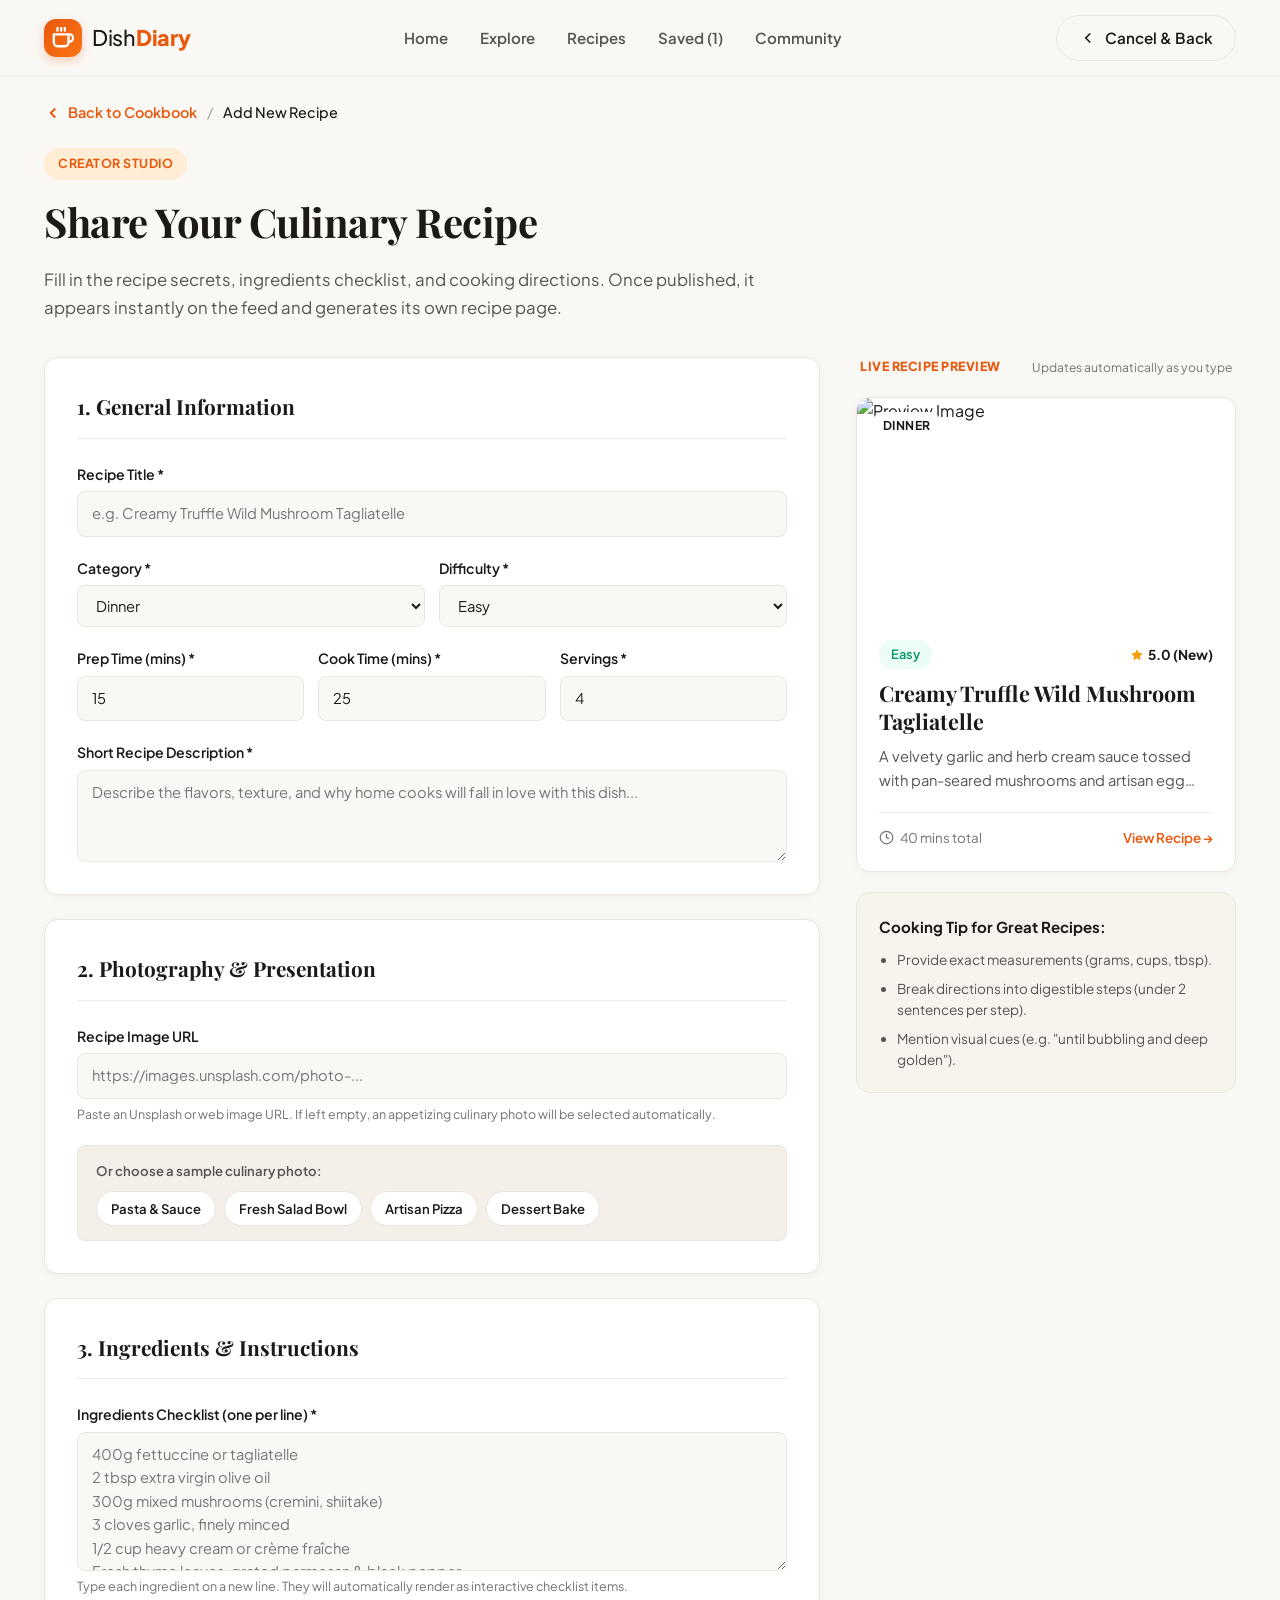
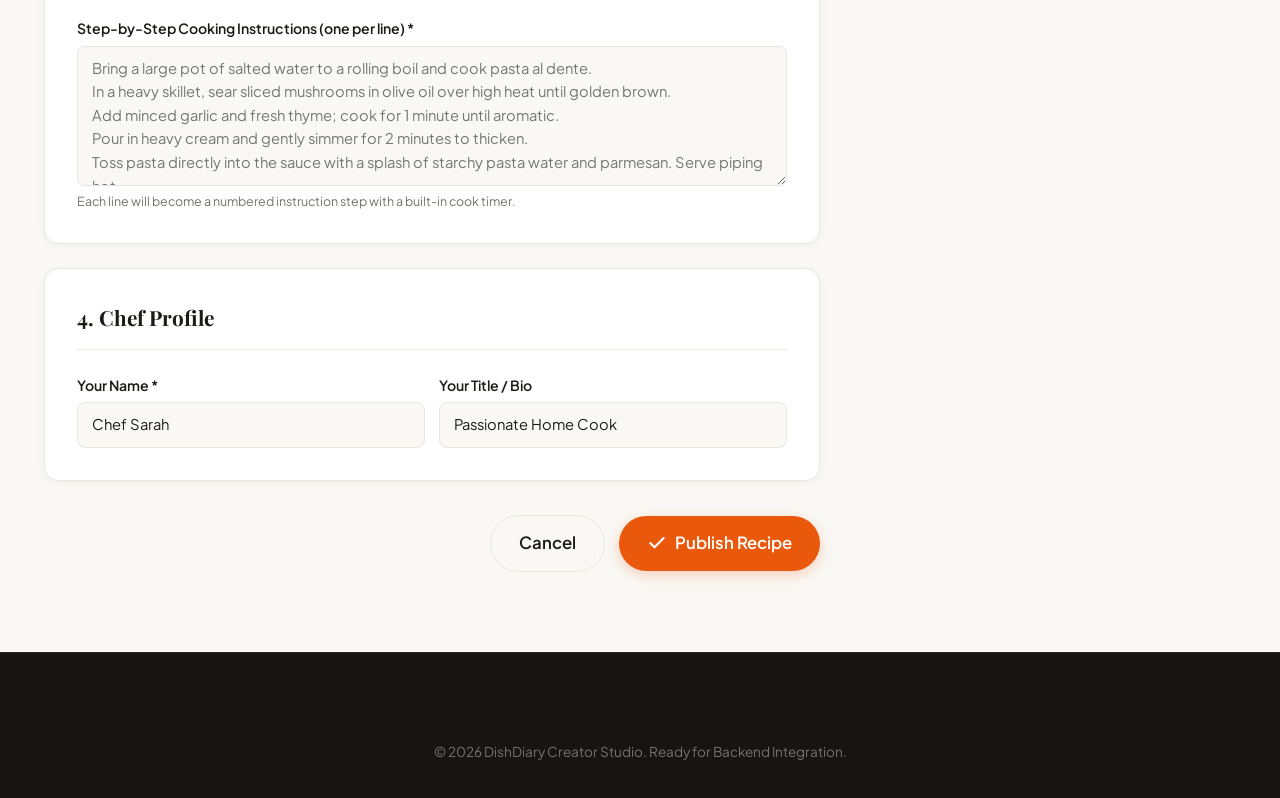
==== frontend/add-recipe.html @ 5a283674 "feat: add dedicated Add Recipe creator page with live card preview and routing" ====
<!DOCTYPE html>
<html lang="en">
<head>
  <meta charset="UTF-8">
  <meta name="viewport" content="width=device-width, initial-scale=1.0">
  <title>Add New Recipe — DishDiary</title>
  <meta name="description" content="Share your secret culinary recipe, ingredients, and directions with food lovers on DishDiary.">
  
  <!-- Favicon -->
  <link rel="icon" href="data:image/svg+xml,<svg xmlns=%22http://www.w3.org/2000/svg%22 viewBox=%220 0 100 100%22><text y=%22.9em%22 font-size=%2290%22>🍳</text></svg>">

  <!-- Google Fonts: Editorial Serif + Modern Sans -->
  <link rel="preconnect" href="https://fonts.googleapis.com">
  <link rel="preconnect" href="https://fonts.gstatic.com" crossorigin>
  <link href="https://fonts.googleapis.com/css2?family=Playfair+Display:ital,wght@0,600;0,700;0,800;1,600&family=Plus+Jakarta+Sans:wght@400;500;600;700;800&display=swap" rel="stylesheet">
  
  <!-- Shared Stylesheet -->
  <link rel="stylesheet" href="./style.css">
</head>
<body>

  <!-- Top Sticky Navigation Bar -->
  <header class="navbar-wrapper">
    <div class="navbar container">
      <!-- Logo -->
      <a href="./index.html" class="brand-logo" id="brandLogo">
        <div class="logo-icon">
          <svg width="22" height="22" viewBox="0 0 24 24" fill="none" stroke="currentColor" stroke-width="2.5" stroke-linecap="round" stroke-linejoin="round">
            <path d="M18 8h1a4 4 0 0 1 0 8h-1"></path>
            <path d="M2 8h16v9a4 4 0 0 1-4 4H6a4 4 0 0 1-4-4V8z"></path>
            <line x1="6" y1="1" x2="6" y2="4"></line>
            <line x1="10" y1="1" x2="10" y2="4"></line>
            <line x1="14" y1="1" x2="14" y2="4"></line>
          </svg>
        </div>
        <span class="logo-text">Dish<strong>Diary</strong></span>
      </a>

      <!-- Desktop Links -->
      <nav class="nav-links">
        <a href="./index.html#home" class="nav-link">Home</a>
        <a href="./index.html#explore" class="nav-link">Explore</a>
        <a href="./index.html#recipes" class="nav-link">Recipes</a>
        <a href="./index.html#saved" class="nav-link">Saved (<span id="savedCount">0</span>)</a>
        <a href="./index.html#community" class="nav-link">Community</a>
      </nav>

      <!-- Right Actions -->
      <div class="nav-actions">
        <a href="./index.html" class="btn btn-outline">
          <svg width="18" height="18" viewBox="0 0 24 24" fill="none" stroke="currentColor" stroke-width="2.2">
            <polyline points="15 18 9 12 15 6"></polyline>
          </svg>
          <span>Cancel & Back</span>
        </a>
      </div>
    </div>
  </header>

  <!-- Add Recipe Main Page Content -->
  <main class="container page-add-recipe">
    
    <!-- Breadcrumb -->
    <div class="detail-breadcrumbs">
      <a href="./index.html" class="breadcrumb-back">
        <svg width="18" height="18" viewBox="0 0 24 24" fill="none" stroke="currentColor" stroke-width="2.5">
          <polyline points="15 18 9 12 15 6"></polyline>
        </svg>
        Back to Cookbook
      </a>
      <span class="breadcrumb-separator">/</span>
      <span class="breadcrumb-current">Add New Recipe</span>
    </div>

    <!-- Creator Header Banner -->
    <section class="add-recipe-header">
      <span class="badge badge-featured">Creator Studio</span>
      <h1 class="add-recipe-main-title">Share Your Culinary Recipe</h1>
      <p class="add-recipe-subtitle">Fill in the recipe secrets, ingredients checklist, and cooking directions. Once published, it appears instantly on the feed and generates its own recipe page.</p>
    </section>

    <!-- Two-column Creator Workspace: Form on left, Live Card Preview on right -->
    <div class="add-recipe-grid">
      
      <!-- Left: Full Recipe Creator Form -->
      <div class="creator-form-column">
        <form id="standaloneAddRecipeForm" class="standalone-recipe-form">
          
          <!-- Section 1: Core Details -->
          <div class="form-section-card">
            <h3 class="form-section-heading">1. General Information</h3>
            
            <div class="form-group">
              <label for="recipeTitleInput">Recipe Title *</label>
              <input type="text" id="recipeTitleInput" placeholder="e.g. Creamy Truffle Wild Mushroom Tagliatelle" required>
            </div>

            <div class="form-row">
              <div class="form-group">
                <label for="recipeCategoryInput">Category *</label>
                <select id="recipeCategoryInput" required>
                  <option value="Dinner">Dinner</option>
                  <option value="Lunch">Lunch</option>
                  <option value="Breakfast">Breakfast</option>
                  <option value="Dessert">Dessert</option>
                  <option value="Snack">Snack</option>
                  <option value="Drinks">Drinks</option>
                  <option value="Quick & Easy">Quick & Easy</option>
                  <option value="Vegetarian">Vegetarian</option>
                </select>
              </div>

              <div class="form-group">
                <label for="recipeDifficultyInput">Difficulty *</label>
                <select id="recipeDifficultyInput" required>
                  <option value="Easy">Easy</option>
                  <option value="Intermediate">Intermediate</option>
                  <option value="Chef Level">Chef Level</option>
                </select>
              </div>
            </div>

            <div class="form-row">
              <div class="form-group">
                <label for="recipePrepTimeInput">Prep Time (mins) *</label>
                <input type="number" id="recipePrepTimeInput" placeholder="15" min="1" value="15" required>
              </div>
              <div class="form-group">
                <label for="recipeCookTimeInput">Cook Time (mins) *</label>
                <input type="number" id="recipeCookTimeInput" placeholder="25" min="0" value="25" required>
              </div>
              <div class="form-group">
                <label for="recipeServingsInput">Servings *</label>
                <input type="number" id="recipeServingsInput" placeholder="4" min="1" value="4" required>
              </div>
            </div>

            <div class="form-group">
              <label for="recipeDescriptionInput">Short Recipe Description *</label>
              <textarea id="recipeDescriptionInput" rows="3" placeholder="Describe the flavors, texture, and why home cooks will fall in love with this dish..." required></textarea>
            </div>
          </div>

          <!-- Section 2: Imagery -->
          <div class="form-section-card">
            <h3 class="form-section-heading">2. Photography & Presentation</h3>
            
            <div class="form-group">
              <label for="recipeImageInput">Recipe Image URL</label>
              <input type="url" id="recipeImageInput" placeholder="https://images.unsplash.com/photo-...">
              <small class="hint-text">Paste an Unsplash or web image URL. If left empty, an appetizing culinary photo will be selected automatically.</small>
            </div>

            <div class="quick-sample-images">
              <span class="sample-label">Or choose a sample culinary photo:</span>
              <div class="sample-buttons">
                <button type="button" class="sample-img-btn" data-url="https://images.unsplash.com/photo-1551183053-bf91a1d81141?auto=format&fit=crop&w=1200&q=80">Pasta & Sauce</button>
                <button type="button" class="sample-img-btn" data-url="https://images.unsplash.com/photo-1546069901-ba9599a7e63c?auto=format&fit=crop&w=1200&q=80">Fresh Salad Bowl</button>
                <button type="button" class="sample-img-btn" data-url="https://images.unsplash.com/photo-1565299624946-b28f40a0ae38?auto=format&fit=crop&w=1200&q=80">Artisan Pizza</button>
                <button type="button" class="sample-img-btn" data-url="https://images.unsplash.com/photo-1563729784474-d77dbb933a9e?auto=format&fit=crop&w=1200&q=80">Dessert Bake</button>
              </div>
            </div>
          </div>

          <!-- Section 3: Ingredients & Directions -->
          <div class="form-section-card">
            <h3 class="form-section-heading">3. Ingredients & Instructions</h3>
            
            <div class="form-group">
              <label for="recipeIngredientsInput">Ingredients Checklist (one per line) *</label>
              <textarea id="recipeIngredientsInput" rows="5" placeholder="400g fettuccine or tagliatelle&#10;2 tbsp extra virgin olive oil&#10;300g mixed mushrooms (cremini, shiitake)&#10;3 cloves garlic, finely minced&#10;1/2 cup heavy cream or crème fraîche&#10;Fresh thyme leaves, grated parmesan & black pepper" required></textarea>
              <small class="hint-text">Type each ingredient on a new line. They will automatically render as interactive checklist items.</small>
            </div>

            <div class="form-group">
              <label for="recipeInstructionsInput">Step-by-Step Cooking Instructions (one per line) *</label>
              <textarea id="recipeInstructionsInput" rows="5" placeholder="Bring a large pot of salted water to a rolling boil and cook pasta al dente.&#10;In a heavy skillet, sear sliced mushrooms in olive oil over high heat until golden brown.&#10;Add minced garlic and fresh thyme; cook for 1 minute until aromatic.&#10;Pour in heavy cream and gently simmer for 2 minutes to thicken.&#10;Toss pasta directly into the sauce with a splash of starchy pasta water and parmesan. Serve piping hot." required></textarea>
              <small class="hint-text">Each line will become a numbered instruction step with a built-in cook timer.</small>
            </div>
          </div>

          <!-- Section 4: Author Profile -->
          <div class="form-section-card">
            <h3 class="form-section-heading">4. Chef Profile</h3>
            
            <div class="form-row">
              <div class="form-group">
                <label for="authorNameInput">Your Name *</label>
                <input type="text" id="authorNameInput" value="Chef Sarah" required>
              </div>
              <div class="form-group">
                <label for="authorRoleInput">Your Title / Bio</label>
                <input type="text" id="authorRoleInput" value="Passionate Home Cook" placeholder="e.g. Pastry Enthusiast">
              </div>
            </div>
          </div>

          <!-- Submit Buttons -->
          <div class="creator-actions">
            <a href="./index.html" class="btn btn-outline btn-lg">Cancel</a>
            <button type="submit" class="btn btn-primary btn-lg" id="publishBtn">
              <svg width="20" height="20" viewBox="0 0 24 24" fill="none" stroke="currentColor" stroke-width="2.5" stroke-linecap="round" stroke-linejoin="round">
                <polyline points="20 6 9 17 4 12"></polyline>
              </svg>
              <span>Publish Recipe</span>
            </button>
          </div>

        </form>
      </div>

      <!-- Right: Real-time Live Card Preview -->
      <aside class="creator-preview-column">
        <div class="preview-sticky-wrap">
          <div class="preview-header-label">
            <span>LIVE RECIPE PREVIEW</span>
            <small>Updates automatically as you type</small>
          </div>

          <article class="recipe-card preview-card">
            <div class="card-media">
              <img src="https://images.unsplash.com/photo-1551183053-bf91a1d81141?auto=format&fit=crop&w=800&q=80" alt="Preview Image" class="card-img" id="previewImg">
              <span class="card-category-badge" id="previewCategory">Dinner</span>
            </div>

            <div class="card-body">
              <div class="card-meta-top">
                <span class="badge badge-difficulty" id="previewDifficulty">Easy</span>
                <div class="card-rating">
                  <svg width="14" height="14" viewBox="0 0 24 24"><polygon points="12 2 15.09 8.26 22 9.27 17 14.14 18.18 21.02 12 17.77 5.82 21.02 7 14.14 2 9.27 8.91 8.26 12 2"></polygon></svg>
                  <span>5.0 (New)</span>
                </div>
              </div>

              <h3 class="card-title" id="previewTitle">Creamy Truffle Wild Mushroom Tagliatelle</h3>
              <p class="card-desc" id="previewDescription">A velvety garlic and herb cream sauce tossed with pan-seared mushrooms and artisan egg pasta.</p>

              <div class="card-footer">
                <div class="card-time">
                  <svg width="15" height="15" viewBox="0 0 24 24" fill="none" stroke="currentColor" stroke-width="2">
                    <circle cx="12" cy="12" r="10"></circle>
                    <polyline points="12 6 12 12 16 14"></polyline>
                  </svg>
                  <span id="previewTotalTime">40 mins total</span>
                </div>
                <span style="font-weight:600; color: var(--primary);">View Recipe →</span>
              </div>
            </div>
          </article>

          <!-- Helper Tips Card -->
          <div class="creator-guideline-card">
            <h4>Cooking Tip for Great Recipes:</h4>
            <ul>
              <li>Provide exact measurements (grams, cups, tbsp).</li>
              <li>Break directions into digestible steps (under 2 sentences per step).</li>
              <li>Mention visual cues (e.g. "until bubbling and deep golden").</li>
            </ul>
          </div>
        </div>
      </aside>

    </div>

  </main>

  <!-- Footer -->
  <footer class="footer">
    <div class="container footer-bottom">
      <p>© 2026 DishDiary Creator Studio. Ready for Backend Integration.</p>
    </div>
  </footer>

  <!-- Toast Container -->
  <div class="toast-container" id="toastContainer"></div>

  <!-- Add Recipe Logic -->
  <script src="./add-recipe.js"></script>
</body>
</html>
---- frontend/style.css ----
/* =========================================================
   DishDiary Design System & Stylesheet
   Modern Culinary Aesthetic matching Figma Canvas
   ========================================================= */

:root {
  /* Color Palette */
  --primary: #ea580c;
  --primary-hover: #c2410c;
  --primary-light: #ffedd5;
  --primary-glow: rgba(234, 88, 12, 0.25);

  --bg-main: #faf8f5;
  --bg-card: #ffffff;
  --bg-subtle: #f4efe9;
  --border-color: #ebe5df;
  --border-light: #f0ebe4;

  --text-main: #1c1917;
  --text-muted: #57534e;
  --text-light: #78716c;
  --text-subtle: #a8a29e;

  /* Badges & Accents */
  --badge-easy-bg: #ecfdf5;
  --badge-easy-text: #059669;
  --badge-med-bg: #fef3c7;
  --badge-med-text: #d97706;
  --badge-hard-bg: #fee2e2;
  --badge-hard-text: #dc2626;

  --star-color: #f59e0b;
  --shadow-sm: 0 2px 8px rgba(28, 25, 23, 0.04);
  --shadow-md: 0 8px 24px rgba(28, 25, 23, 0.07);
  --shadow-lg: 0 16px 40px rgba(28, 25, 23, 0.1);
  --shadow-primary: 0 8px 20px rgba(234, 88, 12, 0.3);

  /* Radius */
  --radius-sm: 8px;
  --radius-md: 14px;
  --radius-lg: 22px;
  --radius-full: 9999px;

  /* Typography */
  --font-serif: 'Playfair Display', Georgia, serif;
  --font-sans: 'Plus Jakarta Sans', -apple-system, BlinkMacSystemFont, 'Segoe UI', Roboto, sans-serif;
  
  --transition-fast: 0.2s cubic-bezier(0.16, 1, 0.3, 1);
  --transition-normal: 0.3s cubic-bezier(0.16, 1, 0.3, 1);
}

/* Reset & Base Setup */
*, *::before, *::after {
  box-sizing: border-box;
  margin: 0;
  padding: 0;
}

html {
  scroll-behavior: smooth;
  font-size: 16px;
  -webkit-tap-highlight-color: transparent;
}

body {
  font-family: var(--font-sans);
  background-color: var(--bg-main);
  color: var(--text-main);
  line-height: 1.6;
  min-height: 100vh;
  display: flex;
  flex-direction: column;
  overflow-x: hidden;
}

img {
  max-width: 100%;
  height: auto;
  display: block;
}

a {
  color: inherit;
  text-decoration: none;
  transition: color var(--transition-fast);
}

button, input, select, textarea {
  font: inherit;
  outline: none;
  border: none;
}

.container {
  width: 100%;
  max-width: 1240px;
  margin-left: auto;
  margin-right: auto;
  padding-left: 24px;
  padding-right: 24px;
}

/* =========================================================
   Buttons & UI Elements
   ========================================================= */

.btn {
  display: inline-flex;
  align-items: center;
  justify-content: center;
  gap: 8px;
  font-weight: 600;
  font-size: 0.95rem;
  padding: 10px 22px;
  border-radius: var(--radius-full);
  cursor: pointer;
  transition: all var(--transition-fast);
  white-space: nowrap;
}

.btn-primary {
  background-color: var(--primary);
  color: #ffffff;
  box-shadow: 0 4px 14px var(--primary-glow);
}

.btn-primary:hover {
  background-color: var(--primary-hover);
  box-shadow: var(--shadow-primary);
  transform: translateY(-1px);
}

.btn-primary:active {
  transform: translateY(0);
}

.btn-outline {
  background-color: transparent;
  color: var(--text-main);
  border: 1px solid var(--border-color);
}

.btn-outline:hover {
  background-color: var(--bg-card);
  border-color: var(--text-main);
}

.btn-lg {
  padding: 14px 28px;
  font-size: 1.05rem;
}

.btn-icon-round {
  width: 48px;
  height: 48px;
  border-radius: 50%;
  background-color: var(--bg-card);
  border: 1px solid var(--border-color);
  color: var(--text-muted);
  display: inline-flex;
  align-items: center;
  justify-content: center;
  cursor: pointer;
  transition: all var(--transition-fast);
}

.btn-icon-round:hover {
  background-color: var(--primary-light);
  border-color: var(--primary);
  color: var(--primary);
  transform: translateY(-2px);
}

.btn-icon-round.active {
  background-color: var(--primary-light);
  border-color: var(--primary);
  color: var(--primary);
}

.btn-icon-round.active svg {
  fill: var(--primary);
}

.full-width {
  width: 100%;
}

/* Badges */
.badge {
  display: inline-flex;
  align-items: center;
  gap: 6px;
  font-size: 0.78rem;
  font-weight: 700;
  text-transform: uppercase;
  letter-spacing: 0.5px;
  padding: 6px 14px;
  border-radius: var(--radius-full);
}

.badge-featured {
  background-color: var(--primary-light);
  color: var(--primary);
}

.badge-accent {
  background-color: #fee2e2;
  color: #b91c1c;
}

.badge-difficulty {
  font-size: 0.8rem;
  font-weight: 600;
  text-transform: capitalize;
  letter-spacing: 0;
  padding: 4px 12px;
  background-color: var(--badge-easy-bg);
  color: var(--badge-easy-text);
  border-radius: var(--radius-full);
}

.badge-difficulty.intermediate {
  background-color: var(--badge-med-bg);
  color: var(--badge-med-text);
}

.badge-difficulty.chef {
  background-color: var(--badge-hard-bg);
  color: var(--badge-hard-text);
}

/* =========================================================
   Navigation Bar
   ========================================================= */

.navbar-wrapper {
  position: sticky;
  top: 0;
  z-index: 100;
  background-color: rgba(250, 248, 245, 0.92);
  backdrop-filter: blur(14px);
  -webkit-backdrop-filter: blur(14px);
  border-bottom: 1px solid var(--border-light);
  transition: all var(--transition-fast);
}

.navbar {
  display: flex;
  align-items: center;
  justify-content: space-between;
  gap: 20px;
  height: 76px;
}

/* Brand Logo */
.brand-logo {
  display: flex;
  align-items: center;
  gap: 10px;
  font-size: 1.35rem;
  color: var(--text-main);
  text-decoration: none;
}

.logo-icon {
  width: 38px;
  height: 38px;
  background: linear-gradient(135deg, var(--primary) 0%, #f97316 100%);
  color: #ffffff;
  border-radius: 12px;
  display: flex;
  align-items: center;
  justify-content: center;
  box-shadow: 0 4px 10px var(--primary-glow);
}

.logo-text {
  font-weight: 500;
  letter-spacing: -0.3px;
}

.logo-text strong {
  color: var(--primary);
  font-weight: 800;
}

/* Nav Links */
.nav-links {
  display: flex;
  align-items: center;
  gap: 28px;
}

.nav-link {
  font-size: 0.94rem;
  font-weight: 600;
  color: var(--text-muted);
  position: relative;
  padding: 8px 2px;
  cursor: pointer;
  transition: color var(--transition-fast);
}

.nav-link:hover {
  color: var(--text-main);
}

.nav-link.active {
  color: var(--primary);
  font-weight: 700;
}

.nav-link.active::after {
  content: '';
  position: absolute;
  bottom: 0;
  left: 0;
  right: 0;
  height: 2.5px;
  background-color: var(--primary);
  border-radius: var(--radius-full);
}

/* Search Bar */
.nav-search {
  position: relative;
  flex: 1;
  max-width: 320px;
  display: flex;
  align-items: center;
}

.nav-search input {
  width: 100%;
  height: 42px;
  padding: 8px 36px 8px 38px;
  background-color: var(--bg-card);
  border: 1px solid var(--border-color);
  border-radius: var(--radius-full);
  font-size: 0.88rem;
  color: var(--text-main);
  transition: all var(--transition-fast);
}

.nav-search input:focus {
  border-color: var(--primary);
  box-shadow: 0 0 0 3px var(--primary-glow);
  background-color: #ffffff;
}

.search-icon {
  position: absolute;
  left: 14px;
  color: var(--text-light);
  pointer-events: none;
}

.clear-search-btn {
  position: absolute;
  right: 12px;
  background: none;
  color: var(--text-light);
  cursor: pointer;
  display: none;
  font-size: 0.8rem;
}

.clear-search-btn.show {
  display: block;
}

/* Nav Actions */
.nav-actions {
  display: flex;
  align-items: center;
  gap: 12px;
}

.mobile-toggle-btn {
  display: none;
  flex-direction: column;
  justify-content: space-around;
  width: 36px;
  height: 36px;
  background: transparent;
  padding: 6px;
  cursor: pointer;
}

.mobile-toggle-btn span {
  display: block;
  height: 2px;
  width: 100%;
  background-color: var(--text-main);
  border-radius: 2px;
  transition: all var(--transition-fast);
}

.mobile-menu {
  display: none;
  flex-direction: column;
  background-color: var(--bg-card);
  border-bottom: 1px solid var(--border-color);
  padding: 18px 24px;
  gap: 14px;
}

.mobile-menu.open {
  display: flex;
}

.mobile-nav-link {
  font-weight: 600;
  padding: 10px 4px;
  border-bottom: 1px solid var(--border-light);
  color: var(--text-muted);
  transition: all var(--transition-fast);
}

.mobile-nav-link:hover,
.mobile-nav-link.active {
  color: var(--primary);
  font-weight: 700;
  padding-left: 8px;
}

.mobile-menu-actions {
  display: flex;
  flex-direction: column;
  gap: 10px;
  margin-top: 10px;
}

/* =========================================================
   Featured Recipe Hero Showcase (Figma Canvas Accurate)
   ========================================================= */

.hero-section {
  padding-top: 36px;
  padding-bottom: 40px;
}

.featured-card {
  background-color: #f7f3ec;
  border: 1px solid var(--border-color);
  border-radius: var(--radius-lg);
  display: grid;
  grid-template-columns: 1.15fr 0.85fr;
  overflow: hidden;
  box-shadow: var(--shadow-sm);
  transition: box-shadow var(--transition-normal);
}

.featured-card:hover {
  box-shadow: var(--shadow-md);
}

.featured-info {
  padding: 52px 48px;
  display: flex;
  flex-direction: column;
  justify-content: center;
}

.featured-badge-group {
  display: flex;
  align-items: center;
  gap: 14px;
  margin-bottom: 18px;
}

.recipe-rating {
  display: flex;
  align-items: center;
  gap: 5px;
  font-size: 0.88rem;
  color: var(--text-muted);
}

.recipe-rating strong {
  color: var(--text-main);
}

.featured-title {
  font-family: var(--font-serif);
  font-size: 2.75rem;
  font-weight: 700;
  line-height: 1.2;
  color: var(--text-main);
  margin-bottom: 16px;
  letter-spacing: -0.5px;
}

.featured-description {
  font-size: 1.05rem;
  color: var(--text-muted);
  line-height: 1.7;
  margin-bottom: 24px;
  max-width: 580px;
}

/* Meta Pills */
.featured-meta {
  display: flex;
  align-items: center;
  gap: 12px;
  font-size: 0.9rem;
  color: var(--text-muted);
  margin-bottom: 30px;
  flex-wrap: wrap;
}

.meta-item {
  display: flex;
  align-items: center;
  gap: 6px;
}

.meta-divider {
  color: var(--text-subtle);
}

/* Author Section */
.author-block {
  display: flex;
  align-items: center;
  gap: 14px;
  margin-bottom: 32px;
}

.author-avatar {
  width: 44px;
  height: 44px;
  border-radius: 50%;
  object-fit: cover;
  border: 2px solid #ffffff;
  box-shadow: var(--shadow-sm);
}

.author-text {
  display: flex;
  flex-direction: column;
}

.author-name {
  font-weight: 700;
  font-size: 0.96rem;
  color: var(--text-main);
}

.author-subtitle {
  font-size: 0.82rem;
  color: var(--text-light);
}

.featured-actions {
  display: flex;
  align-items: center;
  gap: 14px;
}

/* Hero Right Media */
.featured-media {
  position: relative;
  min-height: 420px;
  overflow: hidden;
}

.featured-img {
  width: 100%;
  height: 100%;
  object-fit: cover;
  object-position: center;
  transition: transform 0.6s cubic-bezier(0.16, 1, 0.3, 1);
}

.featured-card:hover .featured-img {
  transform: scale(1.03);
}

.featured-img-overlay {
  position: absolute;
  bottom: 20px;
  right: 20px;
  display: flex;
  gap: 10px;
}

.dietary-tag, .servings-tag {
  background-color: rgba(28, 25, 23, 0.75);
  backdrop-filter: blur(8px);
  color: #ffffff;
  padding: 6px 14px;
  border-radius: var(--radius-full);
  font-size: 0.82rem;
  font-weight: 600;
}

/* =========================================================
   Categories Filter Bar (Pills matching Figma)
   ========================================================= */

.categories-section {
  padding-bottom: 36px;
}

.categories-scroll {
  display: flex;
  align-items: center;
  gap: 12px;
  overflow-x: auto;
  padding: 6px 4px 12px 4px;
  scrollbar-width: none; /* Firefox */
}

.categories-scroll::-webkit-scrollbar {
  display: none; /* Chrome/Safari */
}

.category-pill {
  padding: 10px 22px;
  font-weight: 600;
  font-size: 0.94rem;
  border-radius: var(--radius-full);
  background-color: var(--bg-card);
  border: 1px solid var(--border-color);
  color: var(--text-muted);
  cursor: pointer;
  white-space: nowrap;
  transition: all var(--transition-fast);
}

.category-pill:hover {
  background-color: var(--bg-subtle);
  color: var(--text-main);
  border-color: #d8d0c7;
}

.category-pill.active {
  background-color: var(--primary);
  color: #ffffff;
  border-color: var(--primary);
  box-shadow: 0 4px 12px var(--primary-glow);
}

/* =========================================================
   Latest Recipes Section & Card Grid
   ========================================================= */

.recipes-section {
  padding-bottom: 60px;
}

.section-header {
  display: flex;
  align-items: flex-end;
  justify-content: space-between;
  margin-bottom: 28px;
  gap: 20px;
  flex-wrap: wrap;
}

.section-title {
  font-family: var(--font-serif);
  font-size: 2rem;
  font-weight: 700;
  color: var(--text-main);
  letter-spacing: -0.5px;
}

.section-subtitle {
  font-size: 0.96rem;
  color: var(--text-light);
  margin-top: 4px;
}

.section-controls {
  display: flex;
  align-items: center;
  gap: 16px;
}

.recipes-count-text {
  font-size: 0.88rem;
  color: var(--text-light);
}

.filter-sort-dropdown select {
  background-color: var(--bg-card);
  border: 1px solid var(--border-color);
  padding: 8px 16px;
  border-radius: var(--radius-full);
  font-size: 0.88rem;
  color: var(--text-main);
  cursor: pointer;
  font-weight: 600;
}

.filter-sort-dropdown select:focus {
  border-color: var(--primary);
}

/* Recipe Grid */
.recipes-grid {
  display: grid;
  grid-template-columns: repeat(auto-fill, minmax(350px, 1fr));
  gap: 28px;
}

/* Individual Recipe Card */
.recipe-card {
  background-color: var(--bg-card);
  border: 1px solid var(--border-color);
  border-radius: var(--radius-md);
  overflow: hidden;
  display: flex;
  flex-direction: column;
  cursor: pointer;
  box-shadow: var(--shadow-sm);
  transition: all var(--transition-normal);
  position: relative;
}

.recipe-card:hover {
  transform: translateY(-5px);
  box-shadow: var(--shadow-md);
  border-color: #dfd7ce;
}

/* Card Media Header */
.card-media {
  position: relative;
  height: 220px;
  overflow: hidden;
}

.card-img {
  width: 100%;
  height: 100%;
  object-fit: cover;
  transition: transform 0.5s ease;
}

.recipe-card:hover .card-img {
  transform: scale(1.06);
}

.card-category-badge {
  position: absolute;
  top: 14px;
  left: 14px;
  background-color: rgba(255, 255, 255, 0.92);
  backdrop-filter: blur(6px);
  color: var(--text-main);
  font-size: 0.76rem;
  font-weight: 700;
  padding: 4px 12px;
  border-radius: var(--radius-full);
  text-transform: uppercase;
  letter-spacing: 0.4px;
}

.card-bookmark-btn {
  position: absolute;
  top: 14px;
  right: 14px;
  width: 36px;
  height: 36px;
  border-radius: 50%;
  background-color: rgba(255, 255, 255, 0.92);
  backdrop-filter: blur(6px);
  display: flex;
  align-items: center;
  justify-content: center;
  color: var(--text-muted);
  cursor: pointer;
  transition: all var(--transition-fast);
  border: none;
}

.card-bookmark-btn:hover {
  background-color: #ffffff;
  color: var(--primary);
  transform: scale(1.1);
}

.card-bookmark-btn.bookmarked {
  color: var(--primary);
}

.card-bookmark-btn.bookmarked svg {
  fill: var(--primary);
}

/* Card Body */
.card-body {
  padding: 22px;
  display: flex;
  flex-direction: column;
  flex: 1;
}

.card-meta-top {
  display: flex;
  align-items: center;
  justify-content: space-between;
  margin-bottom: 10px;
}

.card-rating {
  display: flex;
  align-items: center;
  gap: 4px;
  font-size: 0.85rem;
  font-weight: 700;
  color: var(--text-main);
}

.card-rating svg {
  color: var(--star-color);
  fill: var(--star-color);
}

.card-title {
  font-family: var(--font-serif);
  font-size: 1.35rem;
  font-weight: 700;
  line-height: 1.3;
  color: var(--text-main);
  margin-bottom: 10px;
  display: -webkit-box;
  -webkit-line-clamp: 2;
  -webkit-box-orient: vertical;
  overflow: hidden;
}

.card-desc {
  font-size: 0.92rem;
  color: var(--text-muted);
  line-height: 1.6;
  margin-bottom: 20px;
  display: -webkit-box;
  -webkit-line-clamp: 2;
  -webkit-box-orient: vertical;
  overflow: hidden;
  flex: 1;
}

.card-footer {
  display: flex;
  align-items: center;
  justify-content: space-between;
  padding-top: 14px;
  border-top: 1px solid var(--border-light);
  font-size: 0.84rem;
  color: var(--text-light);
}

.card-time {
  display: flex;
  align-items: center;
  gap: 6px;
}

/* Empty State */
.empty-state {
  text-align: center;
  padding: 60px 20px;
  background-color: var(--bg-card);
  border: 1px dashed var(--border-color);
  border-radius: var(--radius-md);
  margin: 20px 0;
}

.empty-state.hidden {
  display: none;
}

.empty-state-icon {
  font-size: 3rem;
  margin-bottom: 14px;
}

.empty-state h3 {
  font-family: var(--font-serif);
  font-size: 1.5rem;
  margin-bottom: 8px;
}

.empty-state p {
  color: var(--text-muted);
  margin-bottom: 20px;
}

/* =========================================================
   Newsletter / Community Card
   ========================================================= */

.newsletter-section {
  padding-bottom: 60px;
}

.newsletter-card {
  background: linear-gradient(135deg, #2b2622 0%, #171513 100%);
  border-radius: var(--radius-lg);
  padding: 56px 40px;
  color: #ffffff;
  text-align: center;
  box-shadow: var(--shadow-lg);
}

.newsletter-content {
  max-width: 620px;
  margin: 0 auto;
}

.newsletter-card h2 {
  font-family: var(--font-serif);
  font-size: 2.2rem;
  font-weight: 700;
  margin-top: 14px;
  margin-bottom: 12px;
  line-height: 1.3;
}

.newsletter-card p {
  color: #d6d3d1;
  font-size: 1.05rem;
  margin-bottom: 28px;
}

.newsletter-form {
  display: flex;
  gap: 10px;
  max-width: 480px;
  margin: 0 auto 12px auto;
}

.newsletter-form input {
  flex: 1;
  padding: 14px 20px;
  border-radius: var(--radius-full);
  background-color: rgba(255, 255, 255, 0.12);
  border: 1px solid rgba(255, 255, 255, 0.2);
  color: #ffffff;
  font-size: 0.95rem;
}

.newsletter-form input::placeholder {
  color: #a8a29e;
}

.newsletter-form input:focus {
  background-color: rgba(255, 255, 255, 0.2);
  border-color: var(--primary);
}

.newsletter-hint {
  font-size: 0.8rem;
  color: #a8a29e;
}

/* =========================================================
   Footer
   ========================================================= */

.footer {
  background-color: #171513;
  color: #d6d3d1;
  padding-top: 60px;
  padding-bottom: 36px;
  margin-top: auto;
  border-top: 1px solid #292524;
}

.footer-grid {
  display: grid;
  grid-template-columns: 2fr 1fr 1fr 1fr;
  gap: 48px;
  padding-bottom: 48px;
  border-bottom: 1px solid #292524;
}

.brand-col .brand-logo {
  color: #ffffff;
  margin-bottom: 16px;
}

.footer-desc {
  font-size: 0.9rem;
  line-height: 1.7;
  color: #a8a29e;
  max-width: 340px;
  margin-bottom: 24px;
}

.social-links {
  display: flex;
  align-items: center;
  gap: 14px;
}

.social-links a {
  width: 42px;
  height: 42px;
  border-radius: 50%;
  background-color: #292524;
  color: #ffffff !important;
  display: inline-flex;
  align-items: center;
  justify-content: center;
  transition: all 0.25s cubic-bezier(0.16, 1, 0.3, 1);
  border: 1px solid rgba(255, 255, 255, 0.1);
  text-decoration: none;
}

.social-links a svg {
  width: 20px;
  height: 20px;
  stroke: #ffffff;
  fill: none;
  transition: transform 0.25s ease, stroke 0.2s ease;
}

.social-links a:hover {
  background-color: var(--primary) !important;
  color: #ffffff !important;
  transform: translateY(-3px) scale(1.1);
  box-shadow: 0 6px 16px rgba(234, 88, 12, 0.45);
  border-color: var(--primary);
}

.social-links a:hover svg {
  stroke: #ffffff !important;
  color: #ffffff !important;
}

.footer-col h4 {
  color: #ffffff;
  font-size: 1.05rem;
  font-weight: 700;
  margin-bottom: 18px;
}

.footer-col ul {
  list-style: none;
  display: flex;
  flex-direction: column;
  gap: 10px;
}

.footer-col ul a {
  font-size: 0.9rem;
  color: #a8a29e;
  transition: color var(--transition-fast);
}

.footer-col ul a:hover {
  color: var(--primary);
}

.footer-bottom {
  padding-top: 28px;
  text-align: center;
  font-size: 0.85rem;
  color: #78716c;
}

/* =========================================================
   Modals (Recipe Detail & Add Recipe)
   ========================================================= */

.modal-backdrop {
  position: fixed;
  inset: 0;
  background-color: rgba(28, 25, 23, 0.6);
  backdrop-filter: blur(6px);
  -webkit-backdrop-filter: blur(6px);
  z-index: 200;
  display: flex;
  align-items: center;
  justify-content: center;
  padding: 20px;
  opacity: 0;
  pointer-events: none;
  transition: opacity 0.25s ease;
}

.modal-backdrop.open {
  opacity: 1;
  pointer-events: auto;
}

.modal-card {
  background-color: var(--bg-card);
  border-radius: var(--radius-lg);
  width: 100%;
  max-width: 600px;
  max-height: 90vh;
  overflow-y: auto;
  position: relative;
  padding: 36px;
  box-shadow: var(--shadow-lg);
  transform: translateY(20px) scale(0.98);
  transition: transform 0.25s cubic-bezier(0.16, 1, 0.3, 1);
}

.modal-backdrop.open .modal-card {
  transform: translateY(0) scale(1);
}

.modal-lg {
  max-width: 860px;
  padding: 0;
}

.modal-close-btn {
  position: absolute;
  top: 20px;
  right: 20px;
  width: 38px;
  height: 38px;
  border-radius: 50%;
  background-color: var(--bg-subtle);
  color: var(--text-main);
  font-size: 1.1rem;
  display: flex;
  align-items: center;
  justify-content: center;
  cursor: pointer;
  z-index: 10;
  transition: all var(--transition-fast);
}

.modal-close-btn:hover {
  background-color: #e5ded4;
}

/* Modal Content Details */
.modal-detail-hero {
  position: relative;
  height: 340px;
  overflow: hidden;
}

.modal-detail-img {
  width: 100%;
  height: 100%;
  object-fit: cover;
}

.modal-detail-body {
  padding: 36px 40px;
}

.detail-header {
  margin-bottom: 24px;
}

.detail-badges {
  display: flex;
  align-items: center;
  gap: 12px;
  margin-bottom: 12px;
}

.detail-title {
  font-family: var(--font-serif);
  font-size: 2.2rem;
  font-weight: 700;
  line-height: 1.25;
  color: var(--text-main);
  margin-bottom: 14px;
}

.detail-desc {
  font-size: 1.05rem;
  color: var(--text-muted);
  line-height: 1.7;
}

/* Timer Widget */
.cooking-timer-box {
  background-color: var(--bg-subtle);
  border: 1px solid var(--border-color);
  border-radius: var(--radius-md);
  padding: 16px 20px;
  display: flex;
  align-items: center;
  justify-content: space-between;
  margin-bottom: 28px;
}

.timer-info {
  display: flex;
  align-items: center;
  gap: 12px;
}

.timer-clock {
  font-family: monospace;
  font-size: 1.5rem;
  font-weight: 700;
  color: var(--primary);
}

.timer-actions {
  display: flex;
  gap: 8px;
}

.timer-btn {
  padding: 6px 14px;
  font-size: 0.85rem;
  font-weight: 600;
  border-radius: var(--radius-full);
  cursor: pointer;
}

/* Modal Columns: Ingredients & Steps */
.detail-grid {
  display: grid;
  grid-template-columns: 1fr 1.4fr;
  gap: 36px;
}

.detail-section-title {
  font-family: var(--font-serif);
  font-size: 1.35rem;
  font-weight: 700;
  margin-bottom: 16px;
  display: flex;
  align-items: center;
  gap: 8px;
}

.ingredients-list {
  list-style: none;
  display: flex;
  flex-direction: column;
  gap: 10px;
}

.ingredient-item {
  display: flex;
  align-items: center;
  gap: 12px;
  font-size: 0.95rem;
  cursor: pointer;
  user-select: none;
}

.ingredient-item input[type="checkbox"] {
  accent-color: var(--primary);
  width: 18px;
  height: 18px;
  cursor: pointer;
}

.ingredient-item.checked span {
  text-decoration: line-through;
  color: var(--text-light);
}

.instructions-list {
  list-style: none;
  counter-reset: step-counter;
  display: flex;
  flex-direction: column;
  gap: 16px;
}

.instruction-step {
  counter-increment: step-counter;
  position: relative;
  padding-left: 40px;
  font-size: 0.96rem;
  line-height: 1.6;
}

.instruction-step::before {
  content: counter(step-counter);
  position: absolute;
  left: 0;
  top: 0;
  width: 26px;
  height: 26px;
  background-color: var(--primary-light);
  color: var(--primary);
  border-radius: 50%;
  font-weight: 700;
  font-size: 0.82rem;
  display: flex;
  align-items: center;
  justify-content: center;
}

/* Add Recipe Form Styling */
.modal-header {
  margin-bottom: 24px;
}

.modal-header h2 {
  font-family: var(--font-serif);
  font-size: 1.8rem;
  margin-top: 6px;
  margin-bottom: 6px;
}

.modal-header p {
  color: var(--text-muted);
  font-size: 0.92rem;
}

.add-recipe-form {
  display: flex;
  flex-direction: column;
  gap: 18px;
}

.form-group {
  display: flex;
  flex-direction: column;
  gap: 6px;
}

.form-row {
  display: grid;
  grid-template-columns: repeat(auto-fit, minmax(140px, 1fr));
  gap: 14px;
}

.form-group label {
  font-weight: 600;
  font-size: 0.88rem;
  color: var(--text-main);
}

.form-group input,
.form-group select,
.form-group textarea {
  width: 100%;
  padding: 10px 14px;
  background-color: var(--bg-main);
  border: 1px solid var(--border-color);
  border-radius: var(--radius-sm);
  font-size: 0.92rem;
  color: var(--text-main);
}

.form-group input:focus,
.form-group select:focus,
.form-group textarea:focus {
  border-color: var(--primary);
  background-color: #ffffff;
  box-shadow: 0 0 0 3px var(--primary-glow);
}

.hint-text {
  font-size: 0.78rem;
  color: var(--text-light);
}

.form-actions {
  display: flex;
  justify-content: flex-end;
  gap: 12px;
  margin-top: 12px;
}

/* =========================================================
   Toast Notification
   ========================================================= */

.toast-container {
  position: fixed;
  bottom: 24px;
  right: 24px;
  z-index: 300;
  display: flex;
  flex-direction: column;
  gap: 10px;
  pointer-events: none;
}

.toast {
  background-color: #1c1917;
  color: #ffffff;
  padding: 12px 20px;
  border-radius: var(--radius-full);
  font-size: 0.9rem;
  font-weight: 600;
  display: flex;
  align-items: center;
  gap: 10px;
  box-shadow: var(--shadow-lg);
  pointer-events: auto;
  animation: toastSlideUp 0.3s cubic-bezier(0.16, 1, 0.3, 1) forwards;
}

@keyframes toastSlideUp {
  from {
    transform: translateY(20px);
    opacity: 0;
  }
  to {
    transform: translateY(0);
    opacity: 1;
  }
}

/* =========================================================
   Responsive Design Breakpoints
   ========================================================= */

@media (max-width: 1024px) {
  .featured-card {
    grid-template-columns: 1fr;
  }
  
  .featured-media {
    order: -1;
    min-height: 320px;
  }

  .featured-info {
    padding: 36px 30px;
  }

  .footer-grid {
    grid-template-columns: 1fr 1fr;
    gap: 36px;
  }
}

@media (max-width: 768px) {
  .nav-links, .nav-search, .nav-actions .btn-outline {
    display: none;
  }

  .mobile-toggle-btn {
    display: flex;
  }

  .featured-title {
    font-size: 2rem;
  }

  .recipes-grid {
    grid-template-columns: 1fr;
  }

  .detail-grid {
    grid-template-columns: 1fr;
    gap: 24px;
  }

  .modal-detail-body {
    padding: 24px;
  }

  .footer-grid {
    grid-template-columns: 1fr;
  }
}

/* =========================================================
   Dedicated Recipe Detail Page Styles (recipe-detail.html)
   ========================================================= */

.page-recipe-detail {
  padding-top: 24px;
  padding-bottom: 70px;
}

.detail-breadcrumbs {
  display: flex;
  align-items: center;
  gap: 10px;
  font-size: 0.9rem;
  color: var(--text-light);
  margin-bottom: 24px;
}

.breadcrumb-back {
  display: inline-flex;
  align-items: center;
  gap: 6px;
  font-weight: 600;
  color: var(--primary);
  transition: transform var(--transition-fast);
}

.breadcrumb-back:hover {
  transform: translateX(-3px);
}

.breadcrumb-separator {
  color: var(--text-subtle);
}

.breadcrumb-current {
  color: var(--text-main);
  font-weight: 500;
}

/* Detail Header Hero Card */
.detail-header-card {
  background-color: #ffffff;
  border: 1px solid var(--border-color);
  border-radius: var(--radius-lg);
  display: grid;
  grid-template-columns: 1.15fr 0.85fr;
  overflow: hidden;
  box-shadow: var(--shadow-sm);
  margin-bottom: 40px;
}

.detail-header-content {
  padding: 44px;
  display: flex;
  flex-direction: column;
  justify-content: center;
}

.detail-tag-row {
  display: flex;
  align-items: center;
  gap: 12px;
  margin-bottom: 16px;
  flex-wrap: wrap;
}

.detail-page-title {
  font-family: var(--font-serif);
  font-size: 2.6rem;
  font-weight: 700;
  line-height: 1.22;
  color: var(--text-main);
  margin-bottom: 14px;
  letter-spacing: -0.5px;
}

.detail-page-description {
  font-size: 1.05rem;
  color: var(--text-muted);
  line-height: 1.7;
  margin-bottom: 28px;
}

/* Stats 4-box Grid */
.detail-stats-grid {
  display: grid;
  grid-template-columns: repeat(4, 1fr);
  gap: 14px;
  padding: 16px 20px;
  background-color: var(--bg-subtle);
  border-radius: var(--radius-md);
  margin-bottom: 28px;
  border: 1px solid var(--border-light);
}

.stat-box {
  display: flex;
  flex-direction: column;
}

.stat-label {
  font-size: 0.78rem;
  font-weight: 600;
  text-transform: uppercase;
  letter-spacing: 0.4px;
  color: var(--text-light);
  margin-bottom: 4px;
}

.stat-value {
  font-size: 1.05rem;
  font-weight: 700;
  color: var(--text-main);
}

.detail-author-action-row {
  display: flex;
  align-items: center;
  justify-content: space-between;
  gap: 16px;
  flex-wrap: wrap;
}

.detail-btn-group {
  display: flex;
  align-items: center;
  gap: 10px;
}

.detail-featured-media {
  min-height: 380px;
  overflow: hidden;
}

.detail-hero-img {
  width: 100%;
  height: 100%;
  object-fit: cover;
}

/* Two-column Workspace */
.cooking-workspace-grid {
  display: grid;
  grid-template-columns: 380px 1fr;
  gap: 36px;
}

/* Left Column Cards */
.workspace-sidebar {
  display: flex;
  flex-direction: column;
  gap: 28px;
}

.cooking-timer-card,
.ingredients-card,
.nutrition-card,
.instructions-card {
  background-color: #ffffff;
  border: 1px solid var(--border-color);
  border-radius: var(--radius-md);
  padding: 30px;
  box-shadow: var(--shadow-sm);
}

.timer-header {
  display: flex;
  align-items: center;
  justify-content: space-between;
  margin-bottom: 16px;
}

.timer-title {
  display: flex;
  align-items: center;
  gap: 8px;
  font-weight: 700;
  font-size: 1.05rem;
  color: var(--text-main);
}

.timer-badge {
  background-color: var(--badge-easy-bg);
  color: var(--badge-easy-text);
  font-size: 0.75rem;
  font-weight: 700;
  text-transform: uppercase;
  padding: 3px 10px;
  border-radius: var(--radius-full);
}

.timer-display-box {
  background-color: var(--bg-subtle);
  border: 1px solid var(--border-color);
  border-radius: var(--radius-md);
  padding: 24px;
  text-align: center;
  margin-bottom: 18px;
}

.timer-clock {
  font-family: monospace;
  font-size: 2.8rem;
  font-weight: 800;
  color: var(--primary);
  letter-spacing: 2px;
}

.timer-controls {
  display: flex;
  gap: 10px;
}

.timer-action-btn {
  flex: 1;
}

/* Ingredients Card */
.ingredients-header {
  display: flex;
  align-items: center;
  justify-content: space-between;
  margin-bottom: 10px;
}

.ingredients-title,
.instructions-title {
  font-family: var(--font-serif);
  font-size: 1.45rem;
  font-weight: 700;
  color: var(--text-main);
}

.servings-badge,
.instruction-count {
  font-size: 0.82rem;
  font-weight: 600;
  background-color: var(--bg-subtle);
  padding: 4px 12px;
  border-radius: var(--radius-full);
  color: var(--text-muted);
}

.checklist-hint {
  font-size: 0.86rem;
  color: var(--text-light);
  margin-bottom: 16px;
}

/* Nutrition Card */
.nutrition-title {
  font-family: var(--font-serif);
  font-size: 1.25rem;
  margin-bottom: 16px;
}

.nutrition-grid {
  display: grid;
  grid-template-columns: repeat(4, 1fr);
  gap: 10px;
  text-align: center;
}

.nutrition-item {
  background-color: var(--bg-subtle);
  padding: 12px 6px;
  border-radius: var(--radius-sm);
  display: flex;
  flex-direction: column;
}

.nutri-val {
  font-weight: 700;
  font-size: 1.05rem;
  color: var(--text-main);
}

.nutri-lbl {
  font-size: 0.74rem;
  color: var(--text-light);
  text-transform: uppercase;
}

/* Chef Tip Box */
.chef-tip-box {
  margin-top: 32px;
  background-color: #fffbeb;
  border: 1px solid #fef3c7;
  border-left: 4px solid #f59e0b;
  border-radius: var(--radius-sm);
  padding: 18px 22px;
  display: flex;
  gap: 14px;
}

.tip-icon {
  font-size: 1.4rem;
}

.tip-text strong {
  display: block;
  color: #92400e;
  font-size: 0.94rem;
  margin-bottom: 4px;
}

.tip-text p {
  font-size: 0.9rem;
  color: #78350f;
  line-height: 1.6;
}

/* Related Recipes */
.related-recipes-section {
  margin-top: 40px;
}

.related-title {
  font-family: var(--font-serif);
  font-size: 1.6rem;
  margin-bottom: 20px;
}

.related-grid {
  display: grid;
  grid-template-columns: repeat(3, 1fr);
  gap: 20px;
}

.related-card {
  background-color: #ffffff;
  border: 1px solid var(--border-color);
  border-radius: var(--radius-md);
  overflow: hidden;
  display: flex;
  flex-direction: column;
  box-shadow: var(--shadow-sm);
  transition: all var(--transition-fast);
}

.related-card:hover {
  transform: translateY(-4px);
  box-shadow: var(--shadow-md);
}

.related-img {
  width: 100%;
  height: 140px;
  object-fit: cover;
}

.related-body {
  padding: 16px;
}

.related-title-text {
  font-family: var(--font-serif);
  font-size: 1.05rem;
  margin-top: 8px;
  margin-bottom: 8px;
  color: var(--text-main);
  display: -webkit-box;
  -webkit-line-clamp: 2;
  -webkit-box-orient: vertical;
  overflow: hidden;
}

.related-time {
  font-size: 0.8rem;
  color: var(--text-light);
}

@media (max-width: 1024px) {
  .detail-header-card {
    grid-template-columns: 1fr;
  }
  .detail-featured-media {
    order: -1;
    min-height: 280px;
  }
  .cooking-workspace-grid {
    grid-template-columns: 1fr;
  }
}

@media (max-width: 640px) {
  .detail-header-content {
    padding: 24px;
  }
  .detail-page-title {
    font-size: 1.85rem;
  }
  .detail-stats-grid {
    grid-template-columns: 1fr 1fr;
  }
  .related-grid {
    grid-template-columns: 1fr;
  }
}

/* =========================================================
   NEW SECTIONS STYLING
   ========================================================= */

/* 1. Diet & Cooking Mood Section */
.diet-mood-section {
  padding-bottom: 64px;
}

.mood-cards-grid {
  display: grid;
  grid-template-columns: repeat(auto-fill, minmax(340px, 1fr));
  gap: 22px;
}

.mood-card {
  background-color: #ffffff;
  border: 1px solid var(--border-color);
  border-radius: var(--radius-md);
  padding: 26px;
  display: flex;
  align-items: flex-start;
  gap: 18px;
  cursor: pointer;
  box-shadow: var(--shadow-sm);
  transition: all var(--transition-fast);
}

.mood-card:hover {
  transform: translateY(-4px);
  border-color: var(--primary);
  box-shadow: var(--shadow-md);
}

.mood-icon {
  font-size: 2.2rem;
  width: 54px;
  height: 54px;
  background-color: var(--bg-subtle);
  border-radius: 14px;
  display: flex;
  align-items: center;
  justify-content: center;
  flex-shrink: 0;
  transition: transform var(--transition-fast);
}

.mood-card:hover .mood-icon {
  transform: scale(1.1) rotate(5deg);
  background-color: var(--primary-light);
}

.mood-info h4 {
  font-family: var(--font-serif);
  font-size: 1.25rem;
  font-weight: 700;
  color: var(--text-main);
  margin-bottom: 6px;
}

.mood-info p {
  font-size: 0.9rem;
  color: var(--text-muted);
  line-height: 1.55;
  margin-bottom: 12px;
}

.mood-link {
  font-size: 0.85rem;
  font-weight: 700;
  color: var(--primary);
  display: inline-flex;
  align-items: center;
}

/* 2. Culinary Masterclass Section */
.masterclass-section {
  padding-bottom: 70px;
}

.masterclass-grid {
  display: grid;
  grid-template-columns: repeat(3, 1fr);
  gap: 26px;
}

.masterclass-card {
  background-color: #ffffff;
  border: 1px solid var(--border-color);
  border-radius: var(--radius-md);
  overflow: hidden;
  display: flex;
  flex-direction: column;
  box-shadow: var(--shadow-sm);
  transition: all var(--transition-normal);
}

.masterclass-card:hover {
  transform: translateY(-5px);
  box-shadow: var(--shadow-md);
  border-color: #dfd7ce;
}

.masterclass-media {
  position: relative;
  height: 200px;
  overflow: hidden;
}

.masterclass-img {
  width: 100%;
  height: 100%;
  object-fit: cover;
  transition: transform 0.5s ease;
}

.masterclass-card:hover .masterclass-img {
  transform: scale(1.06);
}

.masterclass-time {
  position: absolute;
  top: 14px;
  right: 14px;
  background-color: rgba(28, 25, 23, 0.8);
  backdrop-filter: blur(6px);
  color: #ffffff;
  font-size: 0.76rem;
  font-weight: 600;
  padding: 4px 10px;
  border-radius: var(--radius-full);
}

.masterclass-content {
  padding: 24px;
  display: flex;
  flex-direction: column;
  flex: 1;
}

.masterclass-tag {
  font-size: 0.75rem;
  font-weight: 700;
  text-transform: uppercase;
  letter-spacing: 0.5px;
  color: var(--primary);
  margin-bottom: 8px;
}

.masterclass-headline {
  font-family: var(--font-serif);
  font-size: 1.3rem;
  font-weight: 700;
  line-height: 1.35;
  color: var(--text-main);
  margin-bottom: 10px;
}

.masterclass-content p {
  font-size: 0.92rem;
  color: var(--text-muted);
  line-height: 1.6;
  margin-bottom: 18px;
  flex: 1;
}

.masterclass-cta {
  font-size: 0.88rem;
  font-weight: 700;
  color: var(--primary);
  display: inline-flex;
  align-items: center;
}

.masterclass-cta:hover {
  text-decoration: underline;
}

/* 3. Bento Box Features Section */
.bento-features-section {
  padding-bottom: 70px;
}

.bento-banner {
  background-color: #f7f3ed;
  border: 1px solid var(--border-color);
  border-radius: var(--radius-lg);
  padding: 60px 48px;
}

.bento-header {
  max-width: 650px;
  margin: 0 auto 44px auto;
  text-align: center;
}

.bento-main-title {
  font-family: var(--font-serif);
  font-size: 2.3rem;
  font-weight: 700;
  color: var(--text-main);
  margin-top: 10px;
  margin-bottom: 10px;
}

.bento-main-desc {
  font-size: 1.05rem;
  color: var(--text-muted);
}

.bento-grid {
  display: grid;
  grid-template-columns: repeat(2, 1fr);
  gap: 24px;
}

.bento-card {
  background-color: #ffffff;
  border: 1px solid var(--border-color);
  border-radius: var(--radius-md);
  padding: 34px;
  display: flex;
  flex-direction: column;
  box-shadow: var(--shadow-sm);
  transition: all var(--transition-fast);
}

.bento-card:hover {
  transform: translateY(-3px);
  box-shadow: var(--shadow-md);
  border-color: #dfd7ce;
}

.bento-icon-bubble {
  width: 48px;
  height: 48px;
  background-color: var(--primary-light);
  border-radius: 12px;
  display: flex;
  align-items: center;
  justify-content: center;
  font-size: 1.4rem;
  margin-bottom: 18px;
}

.bento-card h3 {
  font-family: var(--font-serif);
  font-size: 1.4rem;
  font-weight: 700;
  margin-bottom: 8px;
  color: var(--text-main);
}

.bento-card p {
  font-size: 0.94rem;
  color: var(--text-muted);
  line-height: 1.65;
  margin-bottom: 18px;
}

.bento-timer-demo {
  background-color: var(--bg-subtle);
  border: 1px solid var(--border-color);
  padding: 12px 18px;
  border-radius: var(--radius-sm);
  font-family: monospace;
  font-size: 1.3rem;
  font-weight: 700;
  color: var(--primary);
  display: flex;
  align-items: center;
  justify-content: space-between;
}

.bento-timer-demo span {
  font-family: var(--font-sans);
  font-size: 0.8rem;
  color: var(--text-light);
}

.bento-demo-list {
  list-style: none;
  display: flex;
  flex-direction: column;
  gap: 8px;
  font-size: 0.88rem;
  color: var(--text-muted);
}

.bento-demo-list li.checked {
  color: var(--badge-easy-text);
  font-weight: 600;
}

.bento-metric {
  font-size: 0.84rem;
  font-weight: 700;
  color: var(--primary);
  background-color: var(--primary-light);
  padding: 6px 14px;
  border-radius: var(--radius-full);
  align-self: flex-start;
}

.bento-badge-clean {
  font-size: 0.84rem;
  font-weight: 700;
  color: var(--badge-easy-text);
  background-color: var(--badge-easy-bg);
  padding: 6px 14px;
  border-radius: var(--radius-full);
  align-self: flex-start;
}

/* 4. Community Testimonials Spotlight */
.community-spotlight-section {
  padding-bottom: 70px;
}

.testimonials-grid {
  display: grid;
  grid-template-columns: repeat(3, 1fr);
  gap: 24px;
}

.testimonial-card {
  background-color: #ffffff;
  border: 1px solid var(--border-color);
  border-radius: var(--radius-md);
  padding: 30px;
  display: flex;
  flex-direction: column;
  box-shadow: var(--shadow-sm);
  transition: all var(--transition-fast);
}

.testimonial-card:hover {
  transform: translateY(-4px);
  box-shadow: var(--shadow-md);
}

.testimonial-rating {
  color: #f59e0b;
  font-size: 1.1rem;
  letter-spacing: 2px;
  margin-bottom: 14px;
}

.testimonial-quote {
  font-size: 0.95rem;
  color: var(--text-main);
  line-height: 1.65;
  font-style: italic;
  margin-bottom: 22px;
  flex: 1;
}

.testimonial-author {
  display: flex;
  align-items: center;
  gap: 12px;
}

.testimonial-avatar {
  width: 44px;
  height: 44px;
  border-radius: 50%;
  object-fit: cover;
  border: 2px solid #ffffff;
  box-shadow: var(--shadow-sm);
}

.testimonial-author strong {
  display: block;
  font-size: 0.94rem;
  color: var(--text-main);
}

.testimonial-author span {
  font-size: 0.8rem;
  color: var(--text-light);
}

/* Responsive adjustments */
@media (max-width: 1024px) {
  .masterclass-grid,
  .testimonials-grid {
    grid-template-columns: 1fr 1fr;
  }

  .bento-grid {
    grid-template-columns: 1fr;
  }
}

@media (max-width: 768px) {
  .mood-cards-grid,
  .masterclass-grid,
  .testimonials-grid {
    grid-template-columns: 1fr;
  }

  .bento-banner {
    padding: 36px 20px;
  }

  .bento-main-title {
    font-size: 1.8rem;
  }
}

/* =========================================================
   Dedicated Add Recipe Page Styles (add-recipe.html)
   ========================================================= */

.page-add-recipe {
  padding-top: 24px;
  padding-bottom: 80px;
}

.add-recipe-header {
  margin-bottom: 36px;
  max-width: 780px;
}

.add-recipe-main-title {
  font-family: var(--font-serif);
  font-size: 2.5rem;
  font-weight: 700;
  color: var(--text-main);
  margin-top: 10px;
  margin-bottom: 12px;
  letter-spacing: -0.5px;
}

.add-recipe-subtitle {
  font-size: 1.05rem;
  color: var(--text-muted);
  line-height: 1.65;
}

.add-recipe-grid {
  display: grid;
  grid-template-columns: 1fr 380px;
  gap: 36px;
  align-items: flex-start;
}

.creator-form-column {
  display: flex;
  flex-direction: column;
}

.form-section-card {
  background-color: #ffffff;
  border: 1px solid var(--border-color);
  border-radius: var(--radius-md);
  padding: 32px;
  margin-bottom: 24px;
  box-shadow: var(--shadow-sm);
  display: flex;
  flex-direction: column;
  gap: 20px;
}

.form-section-heading {
  font-family: var(--font-serif);
  font-size: 1.3rem;
  font-weight: 700;
  color: var(--text-main);
  padding-bottom: 14px;
  border-bottom: 1px solid var(--border-light);
  margin-bottom: 4px;
}

.quick-sample-images {
  background-color: var(--bg-subtle);
  border: 1px solid var(--border-color);
  border-radius: var(--radius-sm);
  padding: 14px 18px;
  display: flex;
  flex-direction: column;
  gap: 10px;
}

.sample-label {
  font-size: 0.82rem;
  font-weight: 600;
  color: var(--text-muted);
}

.sample-buttons {
  display: flex;
  gap: 8px;
  flex-wrap: wrap;
}

.sample-img-btn {
  background-color: #ffffff;
  border: 1px solid var(--border-color);
  border-radius: var(--radius-full);
  padding: 6px 14px;
  font-size: 0.82rem;
  font-weight: 600;
  color: var(--text-main);
  cursor: pointer;
  transition: all var(--transition-fast);
}

.sample-img-btn:hover {
  background-color: var(--primary-light);
  border-color: var(--primary);
  color: var(--primary);
}

.creator-actions {
  display: flex;
  align-items: center;
  justify-content: flex-end;
  gap: 14px;
  padding-top: 10px;
}

/* Right Sticky Live Preview */
.preview-sticky-wrap {
  position: sticky;
  top: 96px;
  display: flex;
  flex-direction: column;
  gap: 20px;
}

.preview-header-label {
  display: flex;
  align-items: center;
  justify-content: space-between;
  padding: 0 4px;
}

.preview-header-label span {
  font-size: 0.78rem;
  font-weight: 800;
  letter-spacing: 0.5px;
  color: var(--primary);
}

.preview-header-label small {
  font-size: 0.76rem;
  color: var(--text-light);
}

.preview-card {
  pointer-events: none; /* purely visual mirror */
  background-color: #ffffff;
}

.creator-guideline-card {
  background-color: #f7f4ee;
  border: 1px solid var(--border-color);
  border-radius: var(--radius-md);
  padding: 22px;
}

.creator-guideline-card h4 {
  font-size: 0.94rem;
  font-weight: 700;
  color: var(--text-main);
  margin-bottom: 10px;
}

.creator-guideline-card ul {
  padding-left: 18px;
  display: flex;
  flex-direction: column;
  gap: 8px;
  font-size: 0.85rem;
  color: var(--text-muted);
  line-height: 1.55;
}

@media (max-width: 1024px) {
  .add-recipe-grid {
    grid-template-columns: 1fr;
  }

  .creator-preview-column {
    order: -1;
  }

  .preview-sticky-wrap {
    position: static;
  }
}
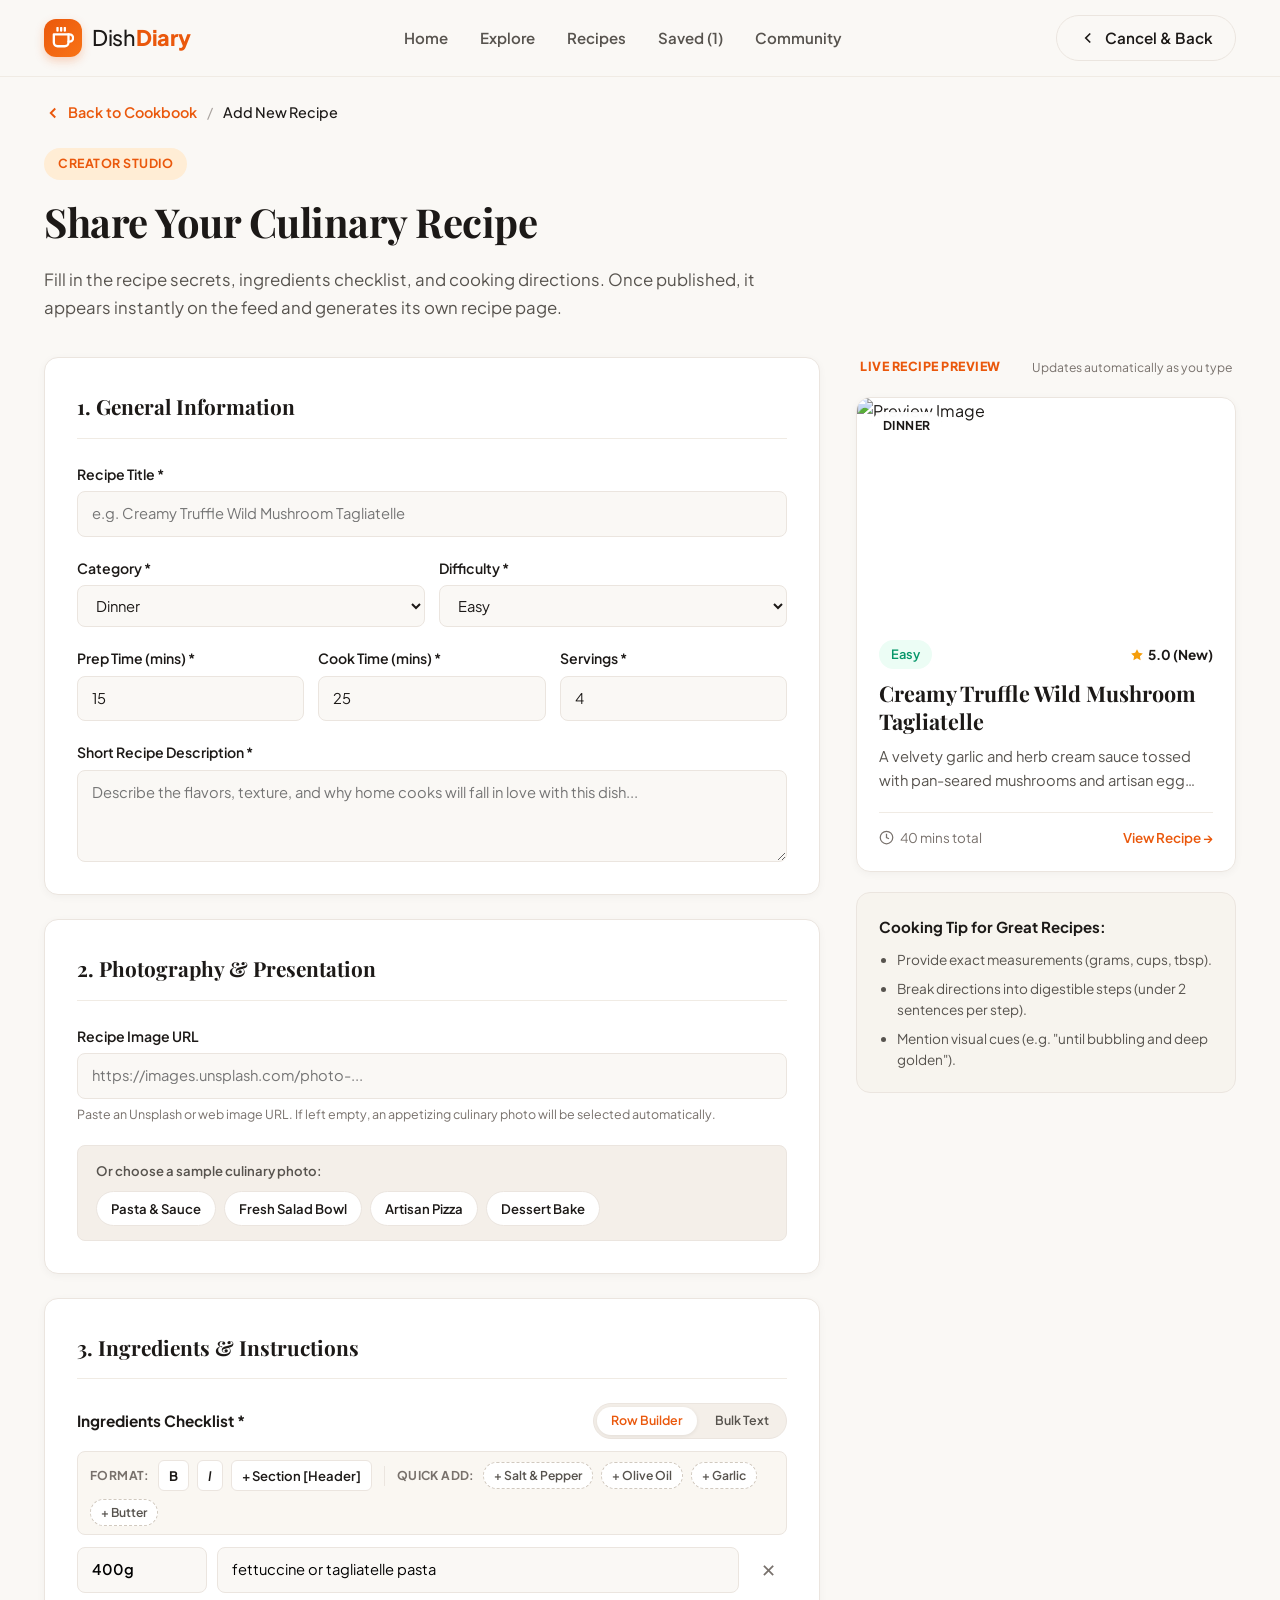
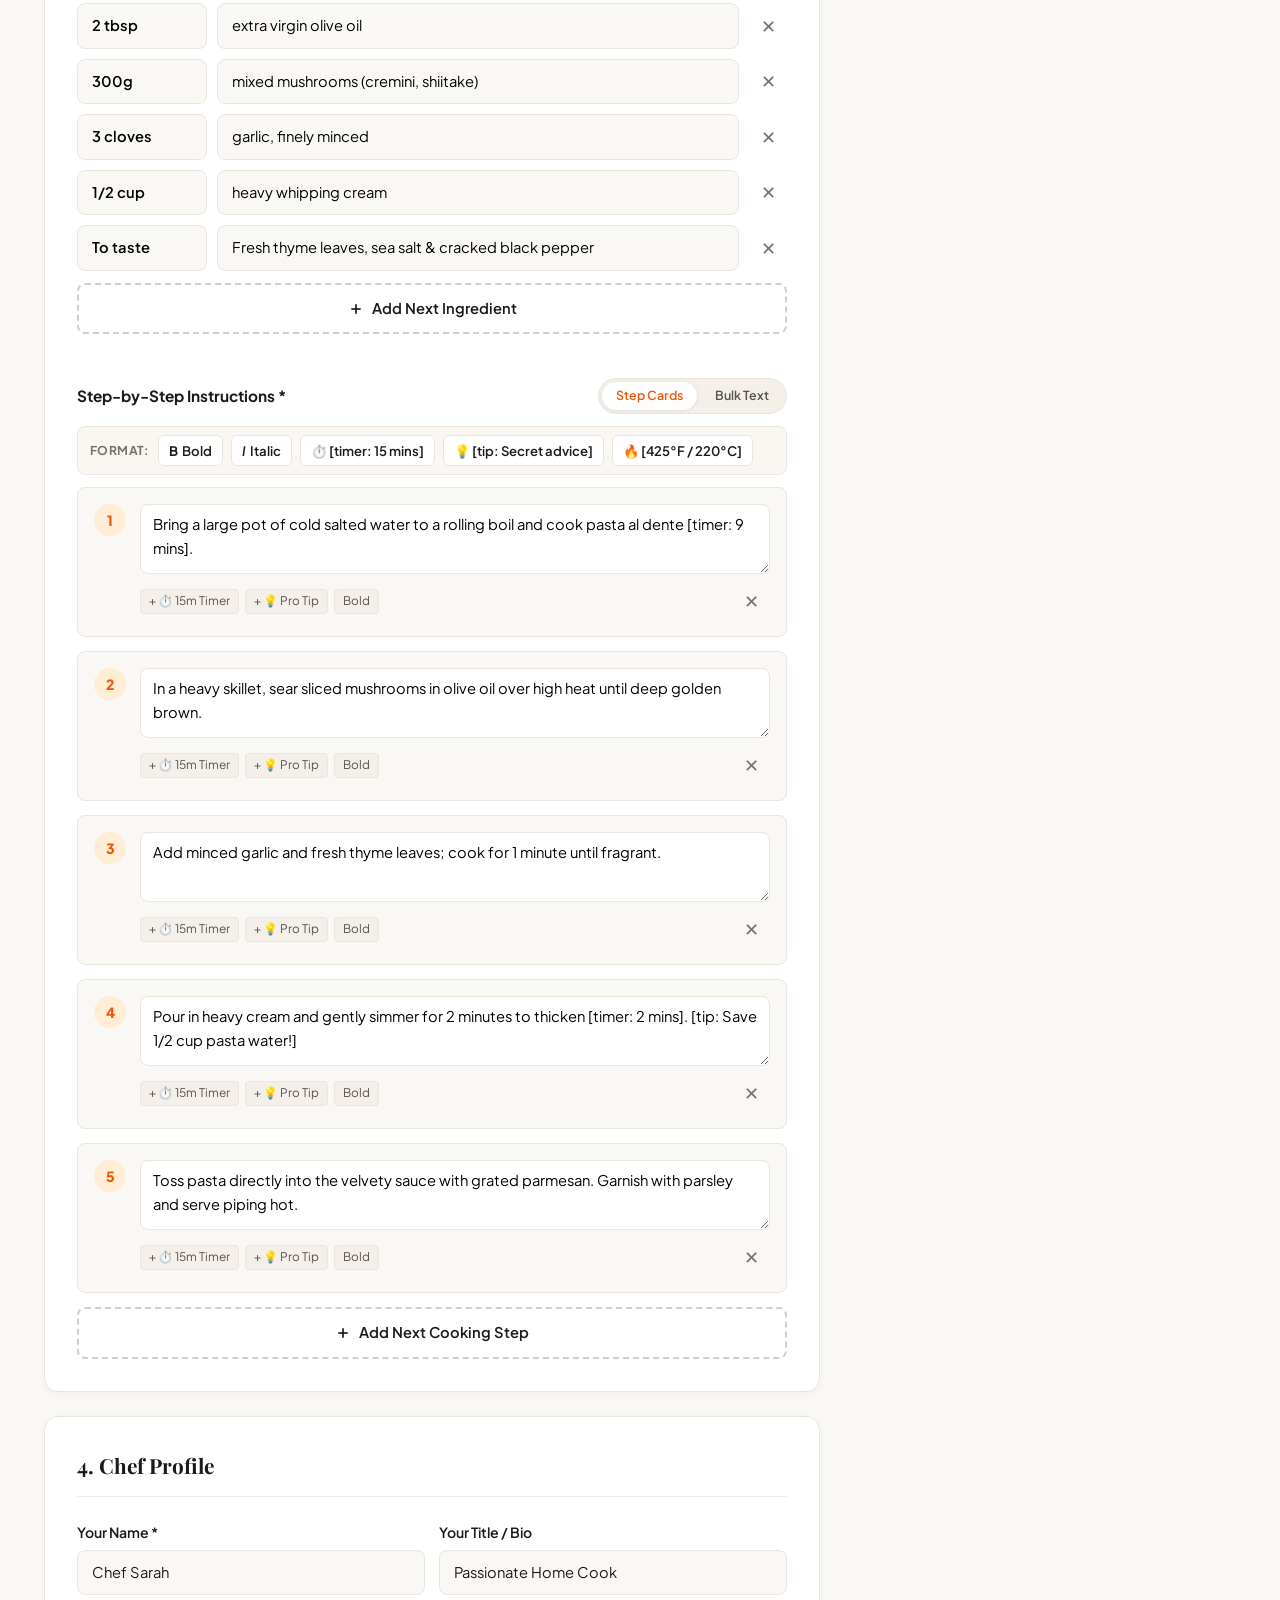
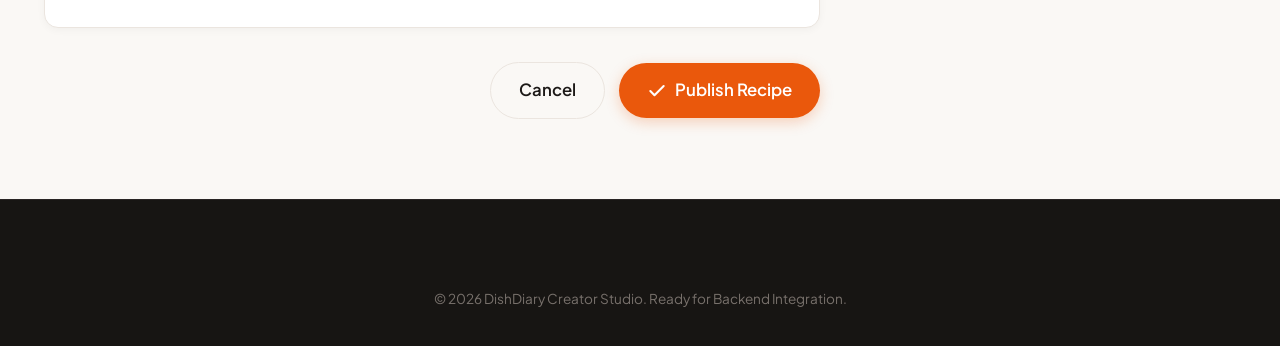
==== commit af772169: "feat: add interactive row builder, step cards, and rich text formatting tools for recipe creator" ====
--- a/frontend/add-recipe.html
+++ b/frontend/add-recipe.html
@@ -162,21 +162,90 @@
             </div>
           </div>
 
-          <!-- Section 3: Ingredients & Directions -->
+          <!-- Section 3: Ingredients & Directions (Upgraded with Rich Formatting & Dynamic Builders) -->
           <div class="form-section-card">
             <h3 class="form-section-heading">3. Ingredients & Instructions</h3>
-            
-            <div class="form-group">
-              <label for="recipeIngredientsInput">Ingredients Checklist (one per line) *</label>
-              <textarea id="recipeIngredientsInput" rows="5" placeholder="400g fettuccine or tagliatelle&#10;2 tbsp extra virgin olive oil&#10;300g mixed mushrooms (cremini, shiitake)&#10;3 cloves garlic, finely minced&#10;1/2 cup heavy cream or crème fraîche&#10;Fresh thyme leaves, grated parmesan & black pepper" required></textarea>
-              <small class="hint-text">Type each ingredient on a new line. They will automatically render as interactive checklist items.</small>
-            </div>
-
-            <div class="form-group">
-              <label for="recipeInstructionsInput">Step-by-Step Cooking Instructions (one per line) *</label>
-              <textarea id="recipeInstructionsInput" rows="5" placeholder="Bring a large pot of salted water to a rolling boil and cook pasta al dente.&#10;In a heavy skillet, sear sliced mushrooms in olive oil over high heat until golden brown.&#10;Add minced garlic and fresh thyme; cook for 1 minute until aromatic.&#10;Pour in heavy cream and gently simmer for 2 minutes to thicken.&#10;Toss pasta directly into the sauce with a splash of starchy pasta water and parmesan. Serve piping hot." required></textarea>
-              <small class="hint-text">Each line will become a numbered instruction step with a built-in cook timer.</small>
-            </div>
+
+            <!-- 3A. INGREDIENTS BUILDER -->
+            <div class="builder-block">
+              <div class="builder-header">
+                <label class="builder-title">Ingredients Checklist *</label>
+                <div class="builder-toggle-group">
+                  <button type="button" class="builder-toggle-btn active" id="ingModeRowsBtn">Row Builder</button>
+                  <button type="button" class="builder-toggle-btn" id="ingModeTextBtn">Bulk Text</button>
+                </div>
+              </div>
+
+              <!-- Ingredients Formatting Toolbar -->
+              <div class="editor-toolbar">
+                <span class="toolbar-label">Format:</span>
+                <button type="button" class="toolbar-btn" data-tag="bold" title="Make text bold"><b>B</b></button>
+                <button type="button" class="toolbar-btn" data-tag="italic" title="Make text italic"><i>I</i></button>
+                <button type="button" class="toolbar-btn" data-tag="header" title="Add Section Header (e.g. [For Sauce])">+ Section [Header]</button>
+                <div class="toolbar-divider"></div>
+                <span class="toolbar-label">Quick Add:</span>
+                <button type="button" class="quick-pantry-chip" data-text="Salt & cracked black pepper to taste">+ Salt & Pepper</button>
+                <button type="button" class="quick-pantry-chip" data-text="2 tbsp extra virgin olive oil">+ Olive Oil</button>
+                <button type="button" class="quick-pantry-chip" data-text="3 cloves garlic, minced">+ Garlic</button>
+                <button type="button" class="quick-pantry-chip" data-text="2 tbsp unsalted butter">+ Butter</button>
+              </div>
+
+              <!-- Interactive Dynamic Rows Container -->
+              <div id="ingredientsRowsWrapper" class="ingredients-rows-container">
+                <div id="ingredientsRowsList" class="rows-list">
+                  <!-- Injected via JavaScript with Amount + Name + Delete -->
+                </div>
+                <button type="button" class="btn btn-outline btn-add-row" id="addIngredientRowBtn">
+                  <svg width="16" height="16" viewBox="0 0 24 24" fill="none" stroke="currentColor" stroke-width="2.5"><line x1="12" y1="5" x2="12" y2="19"></line><line x1="5" y1="12" x2="19" y2="12"></line></svg>
+                  <span>Add Next Ingredient</span>
+                </button>
+              </div>
+
+              <!-- Fallback/Bulk Textarea Mode (Hidden by default, syncs with rows) -->
+              <div id="ingredientsTextareaWrapper" class="textarea-mode-wrapper hidden">
+                <textarea id="recipeIngredientsInput" rows="6" placeholder="400g fettuccine pasta&#10;2 tbsp extra virgin olive oil&#10;300g sliced mushrooms&#10;3 cloves garlic, minced"></textarea>
+                <small class="hint-text">Type or paste ingredients line by line. Supports &lt;b&gt;bold&lt;/b&gt; and [Section Headers].</small>
+              </div>
+            </div>
+
+            <!-- 3B. INSTRUCTIONS BUILDER -->
+            <div class="builder-block" style="margin-top: 24px;">
+              <div class="builder-header">
+                <label class="builder-title">Step-by-Step Instructions *</label>
+                <div class="builder-toggle-group">
+                  <button type="button" class="builder-toggle-btn active" id="stepModeCardsBtn">Step Cards</button>
+                  <button type="button" class="builder-toggle-btn" id="stepModeTextBtn">Bulk Text</button>
+                </div>
+              </div>
+
+              <!-- Instructions Formatting Toolbar -->
+              <div class="editor-toolbar">
+                <span class="toolbar-label">Format:</span>
+                <button type="button" class="toolbar-btn" data-step-format="bold" title="Insert bold text"><b>B</b> Bold</button>
+                <button type="button" class="toolbar-btn" data-step-format="italic" title="Insert italic text"><i>I</i> Italic</button>
+                <button type="button" class="toolbar-btn" data-step-format="timer" title="Add interactive timer tag">⏱️ [timer: 15 mins]</button>
+                <button type="button" class="toolbar-btn" data-step-format="tip" title="Add Chef Pro Tip highlight">💡 [tip: Secret advice]</button>
+                <button type="button" class="toolbar-btn" data-step-format="temp" title="Add cooking temperature">🔥 [425°F / 220°C]</button>
+              </div>
+
+              <!-- Interactive Step Cards Container -->
+              <div id="instructionsCardsWrapper" class="instructions-cards-container">
+                <div id="instructionsCardsList" class="step-cards-list">
+                  <!-- Injected via JavaScript with Step numbers, textareas, and timer buttons -->
+                </div>
+                <button type="button" class="btn btn-outline btn-add-row" id="addInstructionStepBtn">
+                  <svg width="16" height="16" viewBox="0 0 24 24" fill="none" stroke="currentColor" stroke-width="2.5"><line x1="12" y1="5" x2="12" y2="19"></line><line x1="5" y1="12" x2="19" y2="12"></line></svg>
+                  <span>Add Next Cooking Step</span>
+                </button>
+              </div>
+
+              <!-- Fallback/Bulk Textarea Mode (Hidden by default, syncs with cards) -->
+              <div id="instructionsTextareaWrapper" class="textarea-mode-wrapper hidden">
+                <textarea id="recipeInstructionsInput" rows="6" placeholder="Boil potatoes in salted water until fork-tender [timer: 15 mins].&#10;Gently smash each potato flat with the bottom of a glass.&#10;Brush with melted garlic herb butter and roast until crispy [timer: 30 mins]."></textarea>
+                <small class="hint-text">Each line will become a step. Supports [timer: X mins] tags which turn into live countdown buttons!</small>
+              </div>
+            </div>
+
           </div>
 
           <!-- Section 4: Author Profile -->
--- a/frontend/style.css
+++ b/frontend/style.css
@@ -2459,3 +2459,369 @@
   }
 }
 
+/* =========================================================
+   RICH INGREDIENTS & INSTRUCTIONS BUILDER STYLES
+   ========================================================= */
+
+.builder-block {
+  display: flex;
+  flex-direction: column;
+  gap: 12px;
+}
+
+.builder-header {
+  display: flex;
+  align-items: center;
+  justify-content: space-between;
+  flex-wrap: wrap;
+  gap: 10px;
+}
+
+.builder-title {
+  font-weight: 700;
+  font-size: 0.96rem;
+  color: var(--text-main);
+}
+
+.builder-toggle-group {
+  display: flex;
+  background-color: var(--bg-subtle);
+  border: 1px solid var(--border-color);
+  border-radius: var(--radius-full);
+  padding: 3px;
+  gap: 4px;
+}
+
+.builder-toggle-btn {
+  background: transparent;
+  border-radius: var(--radius-full);
+  padding: 4px 14px;
+  font-size: 0.78rem;
+  font-weight: 600;
+  color: var(--text-muted);
+  cursor: pointer;
+  transition: all var(--transition-fast);
+}
+
+.builder-toggle-btn.active {
+  background-color: #ffffff;
+  color: var(--primary);
+  box-shadow: 0 1px 4px rgba(0, 0, 0, 0.08);
+}
+
+/* Rich Toolbar */
+.editor-toolbar {
+  display: flex;
+  align-items: center;
+  gap: 8px;
+  background-color: #faf7f2;
+  border: 1px solid var(--border-color);
+  border-radius: var(--radius-sm);
+  padding: 8px 12px;
+  flex-wrap: wrap;
+}
+
+.toolbar-label {
+  font-size: 0.76rem;
+  font-weight: 700;
+  text-transform: uppercase;
+  color: var(--text-light);
+  letter-spacing: 0.4px;
+}
+
+.toolbar-btn {
+  background-color: #ffffff;
+  border: 1px solid var(--border-color);
+  border-radius: 6px;
+  padding: 4px 10px;
+  font-size: 0.82rem;
+  font-weight: 600;
+  color: var(--text-main);
+  cursor: pointer;
+  display: inline-flex;
+  align-items: center;
+  gap: 4px;
+  transition: all var(--transition-fast);
+}
+
+.toolbar-btn:hover {
+  border-color: var(--primary);
+  color: var(--primary);
+  background-color: var(--primary-light);
+}
+
+.toolbar-divider {
+  width: 1px;
+  height: 20px;
+  background-color: var(--border-color);
+  margin: 0 4px;
+}
+
+.quick-pantry-chip {
+  background-color: #ffffff;
+  border: 1px dashed #d1c9bf;
+  border-radius: var(--radius-full);
+  padding: 3px 10px;
+  font-size: 0.76rem;
+  font-weight: 600;
+  color: var(--text-muted);
+  cursor: pointer;
+  transition: all var(--transition-fast);
+}
+
+.quick-pantry-chip:hover {
+  border-color: var(--primary);
+  color: var(--primary);
+  background-color: var(--primary-light);
+}
+
+/* Dynamic Rows */
+.rows-list {
+  display: flex;
+  flex-direction: column;
+  gap: 10px;
+  margin-bottom: 12px;
+}
+
+.ingredient-row-item {
+  display: flex;
+  align-items: center;
+  gap: 10px;
+  animation: fadeInRow 0.2s ease;
+}
+
+@keyframes fadeInRow {
+  from { opacity: 0; transform: translateY(-4px); }
+  to { opacity: 1; transform: translateY(0); }
+}
+
+.ing-amount-input {
+  width: 130px;
+  flex-shrink: 0;
+  padding: 10px 14px;
+  background-color: var(--bg-main);
+  border: 1px solid var(--border-color);
+  border-radius: var(--radius-sm);
+  font-size: 0.92rem;
+  font-weight: 600;
+}
+
+.ing-name-input {
+  flex: 1;
+  padding: 10px 14px;
+  background-color: var(--bg-main);
+  border: 1px solid var(--border-color);
+  border-radius: var(--radius-sm);
+  font-size: 0.92rem;
+}
+
+.ing-amount-input:focus,
+.ing-name-input:focus,
+.step-textarea:focus {
+  border-color: var(--primary);
+  background-color: #ffffff;
+  box-shadow: 0 0 0 3px var(--primary-glow);
+}
+
+.row-delete-btn {
+  width: 38px;
+  height: 38px;
+  border-radius: 8px;
+  background-color: transparent;
+  color: var(--text-light);
+  display: flex;
+  align-items: center;
+  justify-content: center;
+  cursor: pointer;
+  font-size: 1.1rem;
+  transition: all var(--transition-fast);
+  border: 1px solid transparent;
+}
+
+.row-delete-btn:hover {
+  background-color: #fee2e2;
+  color: #dc2626;
+  border-color: #fca5a5;
+}
+
+.btn-add-row {
+  width: 100%;
+  border: 2px dashed #d6cec5;
+  background-color: transparent;
+  color: var(--text-main);
+  padding: 12px;
+  border-radius: var(--radius-sm);
+  font-weight: 600;
+  font-size: 0.92rem;
+  cursor: pointer;
+  transition: all var(--transition-fast);
+}
+
+.btn-add-row:hover {
+  background-color: #ffffff;
+  border-color: var(--primary);
+  color: var(--primary);
+}
+
+/* Step Cards */
+.step-cards-list {
+  display: flex;
+  flex-direction: column;
+  gap: 14px;
+  margin-bottom: 14px;
+}
+
+.step-card-editor {
+  background-color: var(--bg-main);
+  border: 1px solid var(--border-color);
+  border-radius: var(--radius-sm);
+  padding: 16px;
+  display: flex;
+  gap: 14px;
+  position: relative;
+  transition: all var(--transition-fast);
+}
+
+.step-card-editor:focus-within {
+  border-color: #dfd7ce;
+  background-color: #ffffff;
+  box-shadow: var(--shadow-sm);
+}
+
+.step-card-num {
+  width: 32px;
+  height: 32px;
+  border-radius: 50%;
+  background-color: var(--primary-light);
+  color: var(--primary);
+  font-weight: 800;
+  font-size: 0.88rem;
+  display: flex;
+  align-items: center;
+  justify-content: center;
+  flex-shrink: 0;
+}
+
+.step-card-body {
+  flex: 1;
+  display: flex;
+  flex-direction: column;
+  gap: 8px;
+}
+
+.step-textarea {
+  width: 100%;
+  min-height: 70px;
+  padding: 8px 12px;
+  background-color: #ffffff;
+  border: 1px solid var(--border-color);
+  border-radius: var(--radius-sm);
+  font-size: 0.92rem;
+  line-height: 1.6;
+  resize: vertical;
+}
+
+.step-card-actions {
+  display: flex;
+  align-items: center;
+  justify-content: space-between;
+  font-size: 0.8rem;
+  color: var(--text-light);
+}
+
+.step-quick-tags {
+  display: flex;
+  gap: 6px;
+  flex-wrap: wrap;
+}
+
+.step-tag-btn {
+  background-color: var(--bg-subtle);
+  border: 1px solid var(--border-color);
+  border-radius: 4px;
+  padding: 2px 8px;
+  font-size: 0.74rem;
+  cursor: pointer;
+  color: var(--text-muted);
+}
+
+.step-tag-btn:hover {
+  background-color: var(--primary-light);
+  color: var(--primary);
+  border-color: var(--primary);
+}
+
+.textarea-mode-wrapper.hidden {
+  display: none;
+}
+
+.ingredients-rows-container.hidden,
+.instructions-cards-container.hidden {
+  display: none;
+}
+
+/* =========================================================
+   INLINE FORMATTING & TAGS ON RECIPE DETAIL PAGE
+   ========================================================= */
+
+.ingredient-header-item {
+  list-style: none;
+  font-family: var(--font-serif);
+  font-size: 1.05rem;
+  color: var(--primary);
+  margin-top: 14px;
+  margin-bottom: 6px;
+  padding-bottom: 4px;
+  border-bottom: 1px solid var(--border-light);
+}
+
+.inline-step-timer {
+  background-color: var(--primary-light);
+  border: 1px solid var(--primary);
+  color: var(--primary);
+  font-weight: 700;
+  font-size: 0.8rem;
+  padding: 3px 10px;
+  border-radius: var(--radius-full);
+  display: inline-flex;
+  align-items: center;
+  gap: 4px;
+  margin: 0 4px;
+  cursor: pointer;
+  transition: all var(--transition-fast);
+}
+
+.inline-step-timer:hover {
+  background-color: var(--primary);
+  color: #ffffff;
+  transform: translateY(-1px);
+  box-shadow: 0 4px 10px var(--primary-glow);
+}
+
+.inline-step-tip {
+  display: block;
+  background-color: #fffbeb;
+  border: 1px solid #fef3c7;
+  border-left: 3px solid #f59e0b;
+  border-radius: 4px;
+  padding: 6px 12px;
+  font-size: 0.86rem;
+  color: #92400e;
+  margin-top: 8px;
+}
+
+.inline-step-heat {
+  display: inline-flex;
+  align-items: center;
+  background-color: #fee2e2;
+  color: #dc2626;
+  border: 1px solid #fca5a5;
+  border-radius: var(--radius-full);
+  font-size: 0.76rem;
+  font-weight: 700;
+  padding: 2px 8px;
+  margin: 0 4px;
+}
+
+
+
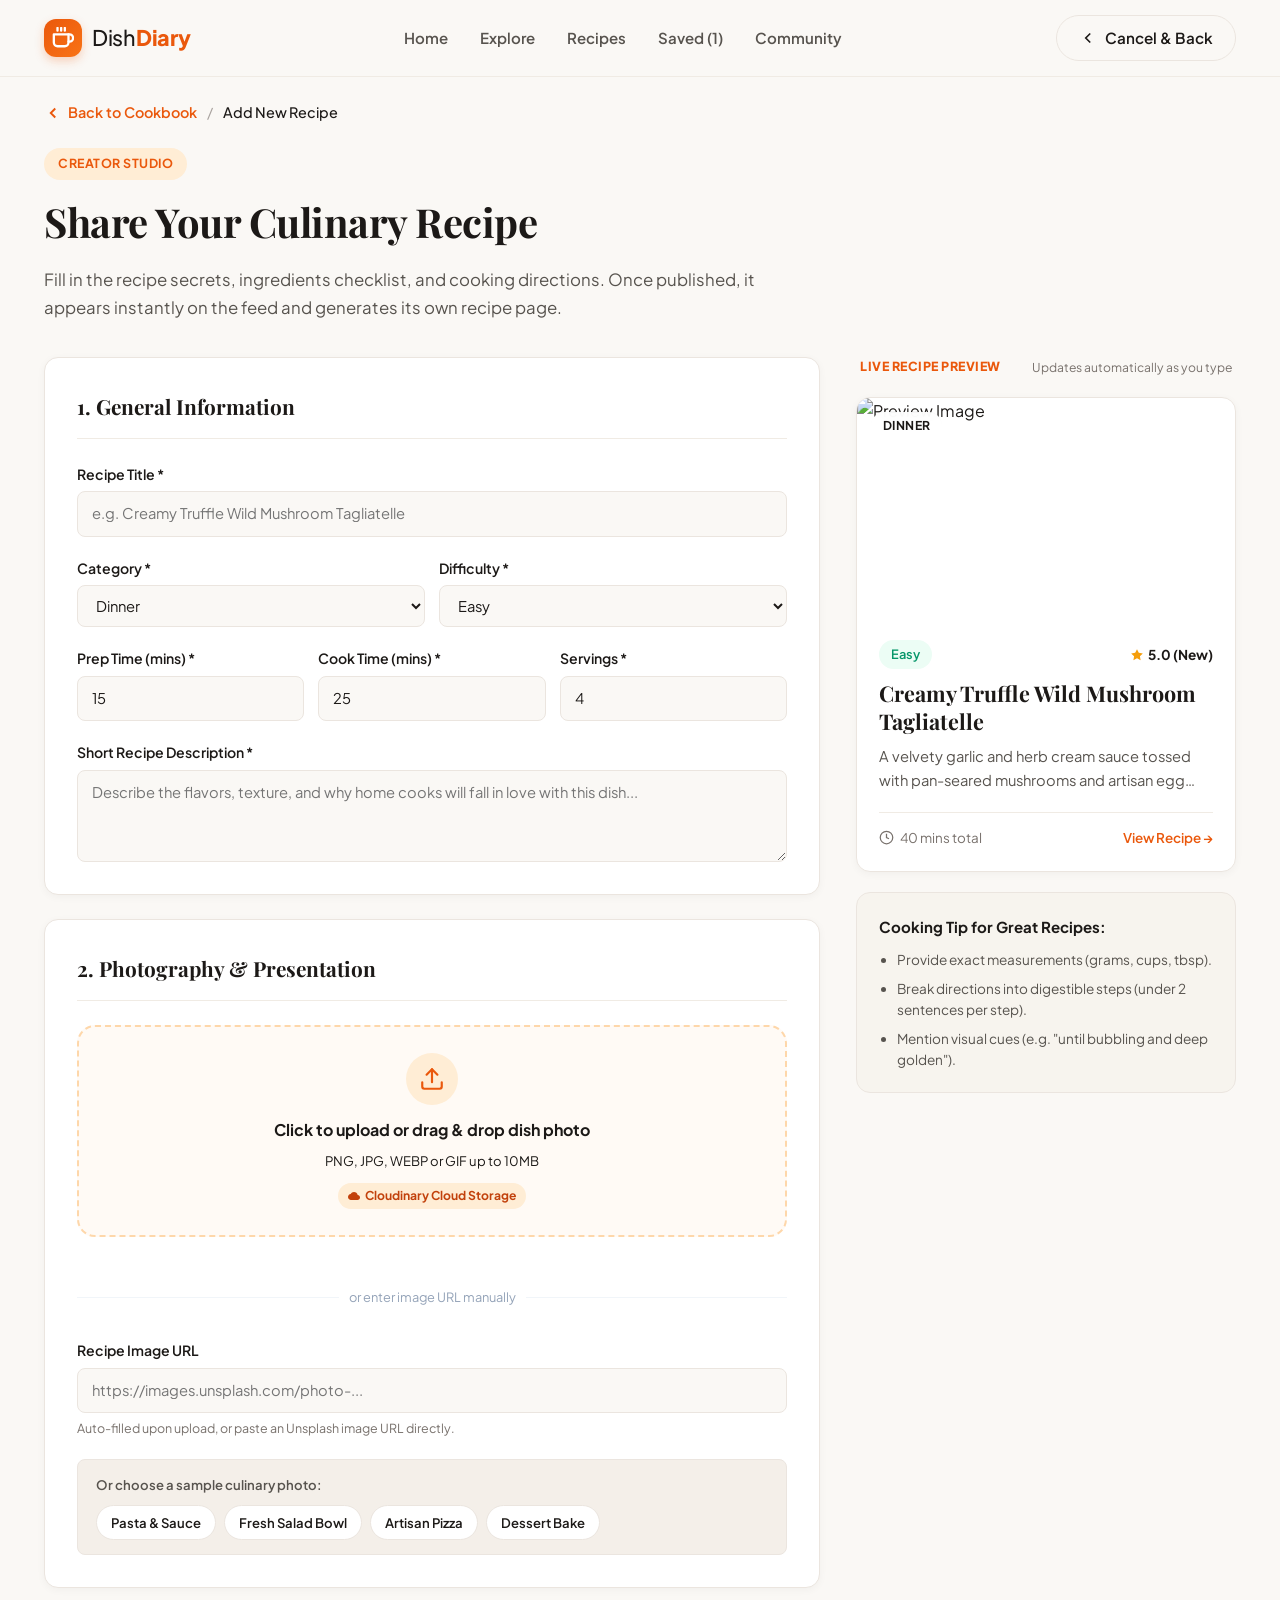
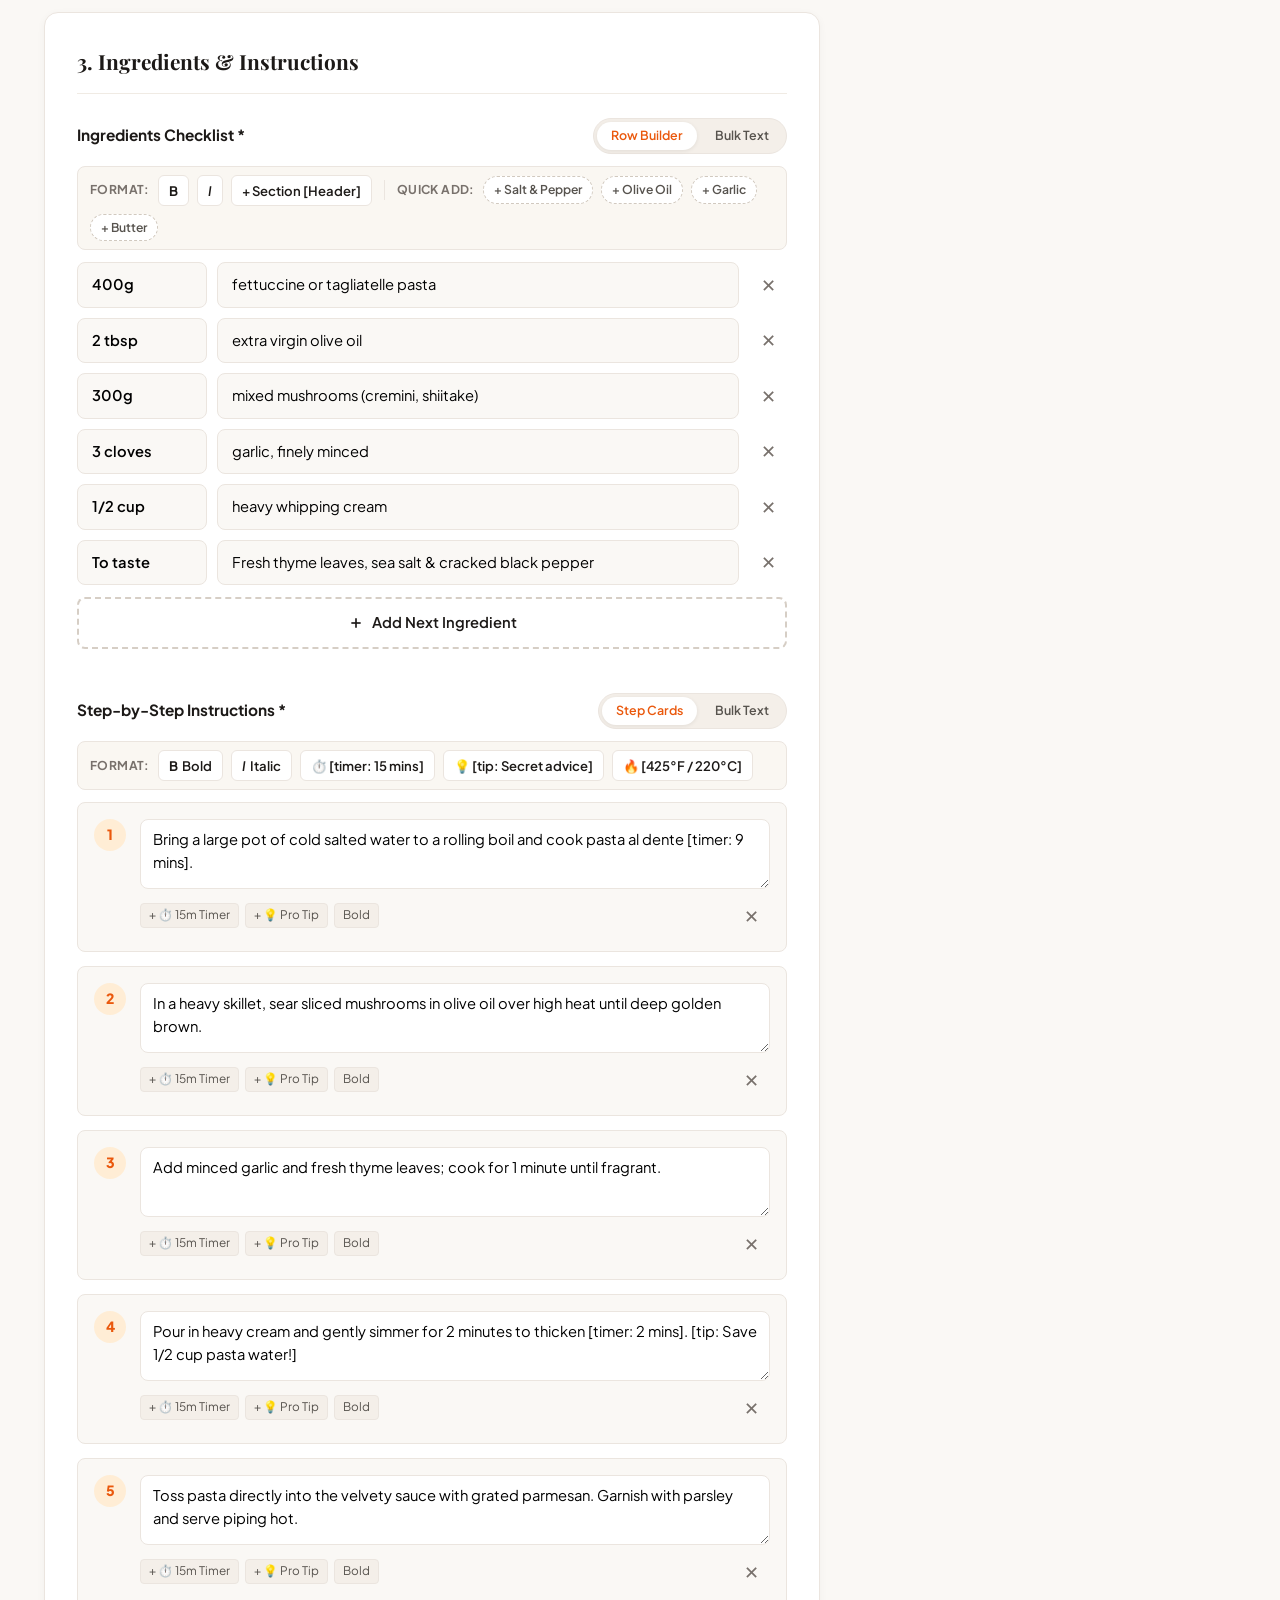
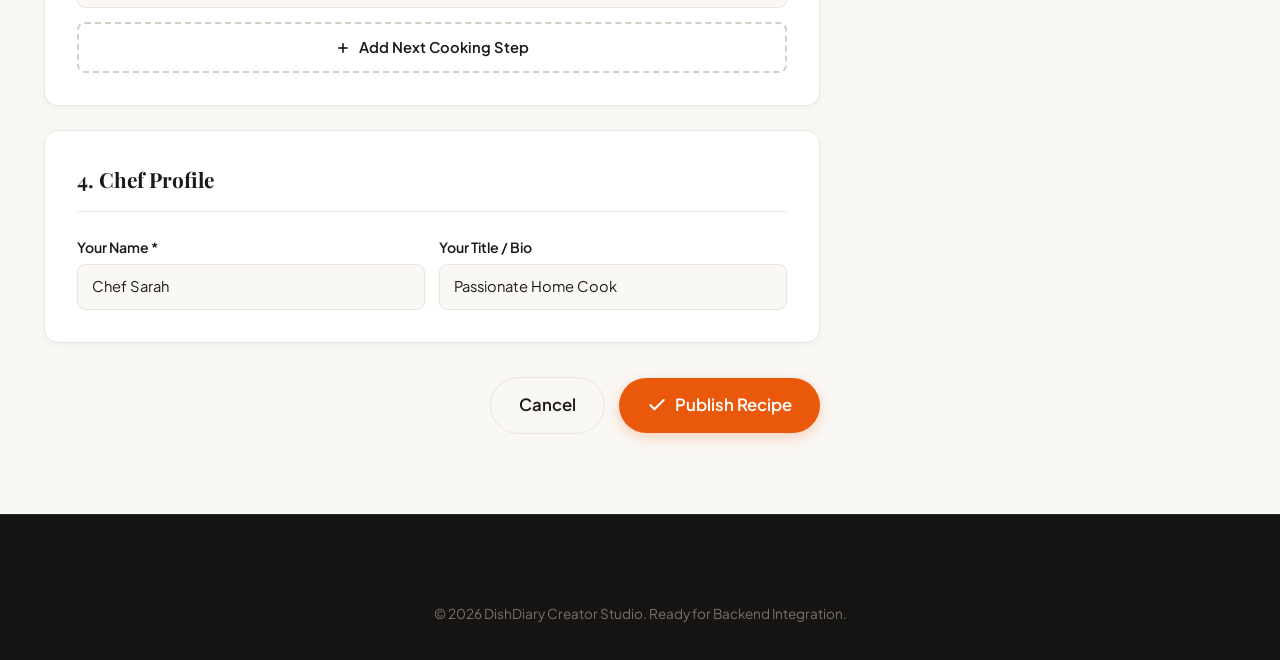
==== commit 517ba440: "feat: implement image file upload with drag-and-drop and Cloudinary backend integration" ====
--- a/frontend/add-recipe.html
+++ b/frontend/add-recipe.html
@@ -142,13 +142,49 @@
           </div>
 
           <!-- Section 2: Imagery -->
+          <!-- Section 2: Photography & Presentation (File Upload + Cloudinary) -->
           <div class="form-section-card">
             <h3 class="form-section-heading">2. Photography & Presentation</h3>
             
+            <!-- Cloudinary File Upload Dropzone -->
+            <div class="image-upload-dropzone" id="imageDropzone">
+              <input type="file" id="recipeFileInput" accept="image/png, image/jpeg, image/webp, image/gif" style="display: none;">
+              
+              <div class="dropzone-icon-circle">
+                <svg width="26" height="26" viewBox="0 0 24 24" fill="none" stroke="currentColor" stroke-width="2" stroke-linecap="round" stroke-linejoin="round">
+                  <path d="M21 15v4a2 2 0 0 1-2 2H5a2 2 0 0 1-2-2v-4"></path>
+                  <polyline points="17 8 12 3 7 8"></polyline>
+                  <line x1="12" y1="3" x2="12" y2="15"></line>
+                </svg>
+              </div>
+
+              <p class="dropzone-title">Click to upload or drag & drop dish photo</p>
+              <p class="dropzone-subtitle">PNG, JPG, WEBP or GIF up to 10MB</p>
+              <div class="dropzone-badge">
+                <svg width="12" height="12" viewBox="0 0 24 24" fill="currentColor">
+                  <path d="M19.35 10.04C18.67 6.59 15.64 4 12 4 9.11 4 6.6 5.64 5.35 8.04 2.34 8.36 0 10.91 0 14c0 3.31 2.69 6 6 6h13c2.76 0 5-2.24 5-5 0-2.64-2.05-4.78-4.65-4.96z"/>
+                </svg>
+                <span>Cloudinary Cloud Storage</span>
+              </div>
+            </div>
+
+            <!-- Upload Status Banner -->
+            <div class="upload-status-bar" id="uploadStatusBar">
+              <div class="upload-status-left" id="uploadStatusLeft">
+                <span class="upload-spinner" id="uploadSpinner"></span>
+                <span id="uploadStatusText">Uploading image to Cloudinary...</span>
+              </div>
+              <button type="button" class="upload-clear-btn" id="uploadClearBtn">✕ Clear</button>
+            </div>
+
+            <div class="upload-divider-text">
+              <span>or enter image URL manually</span>
+            </div>
+
             <div class="form-group">
               <label for="recipeImageInput">Recipe Image URL</label>
               <input type="url" id="recipeImageInput" placeholder="https://images.unsplash.com/photo-...">
-              <small class="hint-text">Paste an Unsplash or web image URL. If left empty, an appetizing culinary photo will be selected automatically.</small>
+              <small class="hint-text">Auto-filled upon upload, or paste an Unsplash image URL directly.</small>
             </div>
 
             <div class="quick-sample-images">
--- a/frontend/style.css
+++ b/frontend/style.css
@@ -151,34 +151,80 @@
 }
 
 .btn-icon-round {
-  width: 48px;
-  height: 48px;
-  border-radius: 50%;
-  background-color: var(--bg-card);
-  border: 1px solid var(--border-color);
-  color: var(--text-muted);
-  display: inline-flex;
-  align-items: center;
-  justify-content: center;
-  cursor: pointer;
-  transition: all var(--transition-fast);
+  width: 48px !important;
+  height: 48px !important;
+  min-width: 48px !important;
+  min-height: 48px !important;
+  border-radius: 50% !important;
+  background-color: #ffffff !important;
+  border: 1.5px solid var(--border-color) !important;
+  color: var(--text-muted) !important;
+  display: inline-flex !important;
+  align-items: center !important;
+  justify-content: center !important;
+  cursor: pointer !important;
+  padding: 0 !important;
+  margin: 0 !important;
+  font-size: 0 !important;
+  line-height: 0 !important;
+  outline: none !important;
+  box-shadow: var(--shadow-sm);
+  transition: all 0.25s cubic-bezier(0.16, 1, 0.3, 1) !important;
+  box-sizing: border-box !important;
+}
+
+.btn-icon-round svg {
+  width: 22px !important;
+  height: 22px !important;
+  min-width: 22px !important;
+  min-height: 22px !important;
+  stroke: currentColor !important;
+  stroke-width: 2.2px !important;
+  fill: none !important;
+  display: block !important;
+  pointer-events: none !important;
+  transition: transform 0.2s ease, stroke 0.2s ease, fill 0.2s ease;
 }
 
 .btn-icon-round:hover {
-  background-color: var(--primary-light);
-  border-color: var(--primary);
-  color: var(--primary);
-  transform: translateY(-2px);
+  background-color: var(--primary-light) !important;
+  border-color: var(--primary) !important;
+  color: var(--primary) !important;
+  transform: translateY(-2px) scale(1.06) !important;
+  box-shadow: 0 6px 16px var(--primary-glow) !important;
+}
+
+.btn-icon-round:hover svg {
+  stroke: var(--primary) !important;
 }
 
 .btn-icon-round.active {
-  background-color: var(--primary-light);
-  border-color: var(--primary);
-  color: var(--primary);
+  background-color: var(--primary-light) !important;
+  border-color: var(--primary) !important;
+  color: var(--primary) !important;
 }
 
 .btn-icon-round.active svg {
-  fill: var(--primary);
+  fill: var(--primary) !important;
+  stroke: var(--primary) !important;
+}
+
+.btn-icon-round.liked {
+  background-color: #fee2e2 !important;
+  border-color: #ef4444 !important;
+  color: #ef4444 !important;
+}
+
+.btn-icon-round.liked svg {
+  fill: #ef4444 !important;
+  stroke: #ef4444 !important;
+  animation: heartPulse 0.35s ease;
+}
+
+@keyframes heartPulse {
+  0% { transform: scale(1); }
+  50% { transform: scale(1.3); }
+  100% { transform: scale(1); }
 }
 
 .full-width {
@@ -553,10 +599,119 @@
   color: var(--text-light);
 }
 
+.featured-actions-row {
+  display: flex;
+  align-items: center;
+  justify-content: space-between;
+  flex-wrap: wrap;
+  gap: 16px;
+  margin-top: 10px;
+}
+
 .featured-actions {
   display: flex;
   align-items: center;
   gap: 14px;
+}
+
+/* Hero Carousel Wrapper */
+.hero-carousel-wrapper {
+  position: relative;
+  width: 100%;
+}
+
+/* Slide Indicator Dots on Hero */
+.hero-dots-container {
+  display: flex;
+  align-items: center;
+  gap: 8px;
+}
+
+.hero-dot {
+  width: 10px;
+  height: 10px;
+  border-radius: 50%;
+  background-color: var(--border-color);
+  border: none;
+  cursor: pointer;
+  transition: all 0.3s cubic-bezier(0.16, 1, 0.3, 1);
+  padding: 0;
+  margin: 0;
+}
+
+.hero-dot:hover {
+  background-color: #fdba74;
+  transform: scale(1.2);
+}
+
+.hero-dot.active {
+  width: 28px;
+  border-radius: 12px;
+  background-color: var(--primary);
+  box-shadow: 0 2px 8px var(--primary-glow);
+}
+
+/* Floating Navigation Arrows on Hero Media Panel */
+.hero-arrow-btn {
+  position: absolute;
+  top: 50%;
+  transform: translateY(-50%);
+  width: 44px;
+  height: 44px;
+  border-radius: 50%;
+  background: rgba(255, 255, 255, 0.9);
+  backdrop-filter: blur(10px);
+  -webkit-backdrop-filter: blur(10px);
+  border: 1px solid rgba(255, 255, 255, 0.6);
+  color: var(--text-main);
+  display: inline-flex;
+  align-items: center;
+  justify-content: center;
+  cursor: pointer;
+  box-shadow: 0 4px 16px rgba(0, 0, 0, 0.18);
+  transition: all 0.25s cubic-bezier(0.16, 1, 0.3, 1);
+  z-index: 10;
+  opacity: 0.85;
+}
+
+.hero-arrow-btn:hover {
+  opacity: 1;
+  background: var(--primary);
+  color: #ffffff;
+  transform: translateY(-50%) scale(1.1);
+  box-shadow: 0 6px 20px var(--primary-glow);
+}
+
+.hero-arrow-btn.prev {
+  left: 18px;
+}
+
+.hero-arrow-btn.next {
+  right: 18px;
+}
+
+.hero-arrow-btn svg {
+  width: 20px !important;
+  height: 20px !important;
+  stroke: currentColor;
+  stroke-width: 2.5;
+  display: block;
+}
+
+/* Transition Animations for Hero Content */
+.hero-transition-fade {
+  animation: heroFadeSlideIn 0.45s cubic-bezier(0.16, 1, 0.3, 1) forwards;
+}
+
+@keyframes heroFadeSlideIn {
+  0% {
+    opacity: 0.2;
+    transform: translateY(10px);
+  }
+  100% {
+    opacity: 1;
+    transform: translateY(0);
+  }
 }
 
 /* Hero Right Media */
@@ -571,7 +726,7 @@
   height: 100%;
   object-fit: cover;
   object-position: center;
-  transition: transform 0.6s cubic-bezier(0.16, 1, 0.3, 1);
+  transition: transform 0.6s cubic-bezier(0.16, 1, 0.3, 1), opacity 0.4s ease;
 }
 
 .featured-card:hover .featured-img {
@@ -584,6 +739,7 @@
   right: 20px;
   display: flex;
   gap: 10px;
+  z-index: 5;
 }
 
 .dietary-tag, .servings-tag {
@@ -685,19 +841,56 @@
   color: var(--text-light);
 }
 
+/* Filter Sort Dropdown (Custom Sleek Pill Style) */
+.filter-sort-dropdown {
+  position: relative;
+  display: inline-flex;
+  align-items: center;
+}
+
+.filter-sort-dropdown .sort-icon {
+  position: absolute;
+  left: 14px;
+  color: var(--primary);
+  pointer-events: none;
+  z-index: 2;
+}
+
+.filter-sort-dropdown .dropdown-chevron {
+  position: absolute;
+  right: 14px;
+  color: var(--text-light);
+  pointer-events: none;
+  z-index: 2;
+  transition: transform 0.2s ease;
+}
+
 .filter-sort-dropdown select {
-  background-color: var(--bg-card);
-  border: 1px solid var(--border-color);
-  padding: 8px 16px;
+  appearance: none;
+  -webkit-appearance: none;
+  -moz-appearance: none;
+  background-color: #ffffff;
+  border: 1.5px solid var(--border-color);
+  padding: 10px 38px 10px 38px;
   border-radius: var(--radius-full);
   font-size: 0.88rem;
+  font-weight: 600;
   color: var(--text-main);
   cursor: pointer;
-  font-weight: 600;
+  box-shadow: 0 2px 6px rgba(28, 25, 23, 0.04);
+  transition: all 0.25s cubic-bezier(0.16, 1, 0.3, 1);
+  outline: none;
+}
+
+.filter-sort-dropdown:hover select {
+  border-color: var(--primary);
+  box-shadow: 0 4px 12px var(--primary-glow);
+  transform: translateY(-1px);
 }
 
 .filter-sort-dropdown select:focus {
   border-color: var(--primary);
+  box-shadow: 0 0 0 3px var(--primary-glow);
 }
 
 /* Recipe Grid */
@@ -1017,9 +1210,17 @@
 .social-links a svg {
   width: 20px;
   height: 20px;
-  stroke: #ffffff;
-  fill: none;
-  transition: transform 0.25s ease, stroke 0.2s ease;
+  display: block;
+  transition: transform 0.25s ease;
+}
+
+.social-links a svg[fill="currentColor"] {
+  fill: #ffffff !important;
+}
+
+.social-links a svg[stroke="currentColor"] {
+  stroke: #ffffff !important;
+  fill: none !important;
 }
 
 .social-links a:hover {
@@ -1030,9 +1231,12 @@
   border-color: var(--primary);
 }
 
-.social-links a:hover svg {
+.social-links a:hover svg[fill="currentColor"] {
+  fill: #ffffff !important;
+}
+
+.social-links a:hover svg[stroke="currentColor"] {
   stroke: #ffffff !important;
-  color: #ffffff !important;
 }
 
 .footer-col h4 {
@@ -2823,5 +3027,768 @@
   margin: 0 4px;
 }
 
-
-
+/* =========================================================
+   LOGIN & SIGN UP AUTHENTICATION PORTAL
+   ========================================================= */
+
+.auth-body {
+  min-height: 100vh;
+  background: linear-gradient(135deg, #fffaf5 0%, #fff7ed 50%, #fef3c7 100%);
+  display: flex;
+  flex-direction: column;
+}
+
+.auth-navbar {
+  display: flex;
+  align-items: center;
+  justify-content: space-between;
+  padding: 20px 40px;
+  max-width: 1400px;
+  margin: 0 auto;
+  width: 100%;
+}
+
+.auth-back-link {
+  display: inline-flex;
+  align-items: center;
+  gap: 8px;
+  font-size: 0.95rem;
+  font-weight: 600;
+  color: var(--text-secondary);
+  text-decoration: none;
+  padding: 8px 16px;
+  border-radius: var(--radius-full);
+  background: rgba(255, 255, 255, 0.8);
+  backdrop-filter: blur(8px);
+  border: 1px solid var(--border-light);
+  transition: all var(--transition-fast);
+}
+
+.auth-back-link:hover {
+  color: var(--primary);
+  border-color: var(--primary-light);
+  background: #ffffff;
+  transform: translateX(-2px);
+}
+
+.auth-container {
+  flex: 1;
+  display: flex;
+  align-items: center;
+  justify-content: center;
+  padding: 20px 20px 60px;
+}
+
+.auth-card-split {
+  display: grid;
+  grid-template-columns: 1fr 1fr;
+  width: 100%;
+  max-width: 1050px;
+  min-height: 640px;
+  background: #ffffff;
+  border-radius: 28px;
+  box-shadow: 0 25px 60px -15px rgba(234, 88, 12, 0.12), 0 0 0 1px rgba(0, 0, 0, 0.04);
+  overflow: hidden;
+}
+
+/* Left Showcase Side */
+.auth-showcase-side {
+  position: relative;
+  background: linear-gradient(135deg, #1c1917 0%, #292524 100%);
+  color: #ffffff;
+  padding: 48px;
+  display: flex;
+  flex-direction: column;
+  justify-content: space-between;
+  overflow: hidden;
+}
+
+.auth-showcase-bg {
+  position: absolute;
+  top: 0;
+  left: 0;
+  width: 100%;
+  height: 100%;
+  object-fit: cover;
+  opacity: 0.38;
+  filter: brightness(0.85);
+  transition: transform 8s ease;
+}
+
+.auth-card-split:hover .auth-showcase-bg {
+  transform: scale(1.04);
+}
+
+.auth-showcase-overlay {
+  position: absolute;
+  top: 0;
+  left: 0;
+  width: 100%;
+  height: 100%;
+  background: linear-gradient(180deg, rgba(15, 23, 42, 0.2) 0%, rgba(15, 23, 42, 0.85) 100%);
+}
+
+.auth-showcase-top,
+.auth-showcase-bottom {
+  position: relative;
+  z-index: 2;
+}
+
+.auth-badge-pill {
+  display: inline-flex;
+  align-items: center;
+  gap: 8px;
+  background: rgba(255, 255, 255, 0.18);
+  backdrop-filter: blur(12px);
+  border: 1px solid rgba(255, 255, 255, 0.25);
+  padding: 6px 14px;
+  border-radius: var(--radius-full);
+  font-size: 0.82rem;
+  font-weight: 600;
+  letter-spacing: 0.5px;
+  text-transform: uppercase;
+  color: #ffffff;
+}
+
+.auth-quote-box {
+  background: rgba(255, 255, 255, 0.12);
+  backdrop-filter: blur(16px);
+  border: 1px solid rgba(255, 255, 255, 0.2);
+  border-radius: 20px;
+  padding: 24px;
+  margin-top: auto;
+}
+
+.auth-quote-text {
+  font-family: var(--font-serif);
+  font-size: 1.15rem;
+  font-style: italic;
+  line-height: 1.5;
+  color: #f8fafc;
+  margin-bottom: 14px;
+}
+
+.auth-quote-author {
+  display: flex;
+  align-items: center;
+  gap: 12px;
+}
+
+.auth-quote-avatar {
+  width: 42px;
+  height: 42px;
+  border-radius: 50%;
+  border: 2px solid var(--primary);
+  object-fit: cover;
+}
+
+.auth-quote-info h4 {
+  font-size: 0.92rem;
+  font-weight: 700;
+  color: #ffffff;
+  margin: 0;
+}
+
+.auth-quote-info span {
+  font-size: 0.78rem;
+  color: rgba(255, 255, 255, 0.75);
+}
+
+.auth-stats-row {
+  display: flex;
+  gap: 20px;
+  margin-top: 20px;
+  padding-top: 20px;
+  border-top: 1px solid rgba(255, 255, 255, 0.15);
+}
+
+.auth-stat-item strong {
+  display: block;
+  font-size: 1.3rem;
+  font-weight: 800;
+  color: var(--primary-light);
+}
+
+.auth-stat-item span {
+  font-size: 0.76rem;
+  color: rgba(255, 255, 255, 0.75);
+}
+
+/* Right Form Side */
+.auth-form-side {
+  padding: 48px 44px;
+  display: flex;
+  flex-direction: column;
+  justify-content: center;
+  background: #ffffff;
+}
+
+.auth-header {
+  margin-bottom: 24px;
+}
+
+.auth-header-title {
+  font-family: var(--font-serif);
+  font-size: 2rem;
+  font-weight: 800;
+  color: var(--text-main);
+  margin-bottom: 6px;
+}
+
+.auth-header-sub {
+  font-size: 0.95rem;
+  color: var(--text-secondary);
+}
+
+/* Tab Switcher */
+.auth-tab-nav {
+  display: flex;
+  background: #f1f5f9;
+  border-radius: var(--radius-full);
+  padding: 4px;
+  margin-bottom: 24px;
+  position: relative;
+}
+
+.auth-tab-btn {
+  flex: 1;
+  padding: 10px 16px;
+  border: none;
+  background: transparent;
+  font-size: 0.92rem;
+  font-weight: 600;
+  color: var(--text-secondary);
+  border-radius: var(--radius-full);
+  cursor: pointer;
+  transition: all var(--transition-fast);
+  text-align: center;
+}
+
+.auth-tab-btn.active {
+  background: #ffffff;
+  color: var(--primary);
+  box-shadow: 0 3px 10px rgba(0, 0, 0, 0.06);
+}
+
+/* Alert Notification Banner */
+.auth-alert-banner {
+  display: none;
+  align-items: center;
+  gap: 12px;
+  padding: 12px 16px;
+  border-radius: 12px;
+  font-size: 0.9rem;
+  font-weight: 500;
+  margin-bottom: 20px;
+  animation: slideDown 0.3s ease;
+}
+
+.auth-alert-banner.error {
+  display: flex;
+  background-color: #fef2f2;
+  border: 1px solid #fee2e2;
+  color: #b91c1c;
+}
+
+.auth-alert-banner.success {
+  display: flex;
+  background-color: #f0fdf4;
+  border: 1px solid #dcfce7;
+  color: #15803d;
+}
+
+/* Form Fields */
+.auth-form {
+  display: flex;
+  flex-direction: column;
+  gap: 18px;
+}
+
+.auth-input-group {
+  display: flex;
+  flex-direction: column;
+  gap: 6px;
+}
+
+.auth-input-group label {
+  font-size: 0.88rem;
+  font-weight: 600;
+  color: var(--text-main);
+}
+
+.auth-input-wrapper {
+  position: relative;
+  display: flex;
+  align-items: center;
+}
+
+.auth-input-icon {
+  position: absolute;
+  left: 16px;
+  color: #94a3b8;
+  pointer-events: none;
+  display: flex;
+  align-items: center;
+}
+
+.auth-input-wrapper input {
+  width: 100%;
+  padding: 12px 16px 12px 46px;
+  border: 1.5px solid #e2e8f0;
+  border-radius: 14px;
+  font-size: 0.95rem;
+  color: var(--text-main);
+  background: #fafafa;
+  transition: all var(--transition-fast);
+  font-family: inherit;
+}
+
+.auth-input-wrapper input:focus {
+  outline: none;
+  border-color: var(--primary);
+  background: #ffffff;
+  box-shadow: 0 0 0 4px var(--primary-glow);
+}
+
+.auth-toggle-pwd {
+  position: absolute;
+  right: 14px;
+  background: transparent;
+  border: none;
+  color: #94a3b8;
+  cursor: pointer;
+  padding: 4px;
+  display: flex;
+  align-items: center;
+  transition: color var(--transition-fast);
+}
+
+.auth-toggle-pwd:hover {
+  color: var(--text-main);
+}
+
+.auth-options-row {
+  display: flex;
+  align-items: center;
+  justify-content: space-between;
+  font-size: 0.88rem;
+}
+
+.auth-checkbox-label {
+  display: flex;
+  align-items: center;
+  gap: 8px;
+  cursor: pointer;
+  color: var(--text-secondary);
+}
+
+.auth-checkbox-label input[type="checkbox"] {
+  accent-color: var(--primary);
+  width: 16px;
+  height: 16px;
+  cursor: pointer;
+}
+
+.auth-forgot-link {
+  color: var(--primary);
+  text-decoration: none;
+  font-weight: 600;
+  transition: color var(--transition-fast);
+}
+
+.auth-forgot-link:hover {
+  text-decoration: underline;
+  color: #c2410c;
+}
+
+.auth-submit-btn {
+  width: 100%;
+  padding: 14px 20px;
+  background: linear-gradient(135deg, var(--primary) 0%, #c2410c 100%);
+  color: #ffffff;
+  border: none;
+  border-radius: 14px;
+  font-size: 1rem;
+  font-weight: 700;
+  cursor: pointer;
+  display: flex;
+  align-items: center;
+  justify-content: center;
+  gap: 10px;
+  box-shadow: 0 8px 20px var(--primary-glow);
+  transition: all var(--transition-fast);
+  margin-top: 6px;
+}
+
+.auth-submit-btn:hover {
+  transform: translateY(-2px);
+  box-shadow: 0 12px 26px var(--primary-glow);
+}
+
+.auth-submit-btn:disabled {
+  opacity: 0.7;
+  cursor: not-allowed;
+  transform: none;
+}
+
+.auth-submit-btn .spinner {
+  display: none;
+  width: 18px;
+  height: 18px;
+  border: 2.5px solid rgba(255, 255, 255, 0.35);
+  border-top-color: #ffffff;
+  border-radius: 50%;
+  animation: spin 0.7s linear infinite;
+}
+
+.auth-submit-btn.loading .spinner {
+  display: inline-block;
+}
+
+.auth-divider {
+  display: flex;
+  align-items: center;
+  text-align: center;
+  margin: 22px 0;
+  color: #94a3b8;
+  font-size: 0.85rem;
+}
+
+.auth-divider::before,
+.auth-divider::after {
+  content: "";
+  flex: 1;
+  border-bottom: 1px solid #e2e8f0;
+}
+
+.auth-divider span {
+  padding: 0 14px;
+}
+
+.social-auth-grid {
+  display: grid;
+  grid-template-columns: 1fr 1fr;
+  gap: 12px;
+}
+
+.social-auth-btn {
+  display: flex;
+  align-items: center;
+  justify-content: center;
+  gap: 10px;
+  padding: 11px 16px;
+  border: 1.5px solid #e2e8f0;
+  border-radius: 14px;
+  background: #ffffff;
+  font-size: 0.88rem;
+  font-weight: 600;
+  color: var(--text-main);
+  cursor: pointer;
+  transition: all var(--transition-fast);
+}
+
+.social-auth-btn:hover {
+  background: #f8fafc;
+  border-color: #cbd5e1;
+  transform: translateY(-1px);
+}
+
+.auth-footer-prompt {
+  text-align: center;
+  font-size: 0.9rem;
+  color: var(--text-secondary);
+  margin-top: 24px;
+}
+
+.auth-footer-prompt a {
+  color: var(--primary);
+  font-weight: 700;
+  text-decoration: none;
+  cursor: pointer;
+}
+
+.auth-footer-prompt a:hover {
+  text-decoration: underline;
+}
+
+/* User Logged-in Navbar Badge & Dropdown */
+.nav-user-pill {
+  display: flex;
+  align-items: center;
+  gap: 10px;
+  background: #fff7ed;
+  border: 1px solid #fed7aa;
+  padding: 5px 14px 5px 6px;
+  border-radius: var(--radius-full);
+  cursor: pointer;
+  position: relative;
+  transition: all var(--transition-fast);
+}
+
+.nav-user-pill:hover {
+  background: #ffedd5;
+  border-color: var(--primary);
+}
+
+.nav-user-avatar {
+  width: 32px;
+  height: 32px;
+  border-radius: 50%;
+  background: var(--primary);
+  color: #ffffff;
+  display: flex;
+  align-items: center;
+  justify-content: center;
+  font-size: 0.85rem;
+  font-weight: 700;
+  text-transform: uppercase;
+}
+
+.nav-user-name {
+  font-size: 0.88rem;
+  font-weight: 700;
+  color: var(--text-main);
+}
+
+.nav-user-menu {
+  position: absolute;
+  top: calc(100% + 8px);
+  right: 0;
+  background: #ffffff;
+  border-radius: 16px;
+  box-shadow: 0 12px 30px rgba(0, 0, 0, 0.12);
+  border: 1px solid var(--border-light);
+  min-width: 190px;
+  padding: 8px;
+  display: none;
+  flex-direction: column;
+  gap: 4px;
+  z-index: 1000;
+  animation: slideDown 0.2s ease;
+}
+
+.nav-user-menu.show {
+  display: flex;
+}
+
+.nav-user-item {
+  display: flex;
+  align-items: center;
+  gap: 10px;
+  padding: 10px 14px;
+  border-radius: 10px;
+  font-size: 0.88rem;
+  font-weight: 600;
+  color: var(--text-main);
+  text-decoration: none;
+  background: transparent;
+  border: none;
+  width: 100%;
+  text-align: left;
+  cursor: pointer;
+  transition: background var(--transition-fast);
+}
+
+.nav-user-item:hover {
+  background: #f8fafc;
+  color: var(--primary);
+}
+
+.nav-user-item.logout {
+  color: #dc2626;
+}
+
+.nav-user-item.logout:hover {
+  background: #fef2f2;
+}
+
+/* Responsive Auth Card */
+@media (max-width: 900px) {
+  .auth-card-split {
+    grid-template-columns: 1fr;
+    max-width: 500px;
+  }
+  .auth-showcase-side {
+    display: none;
+  }
+  .auth-form-side {
+    padding: 36px 24px;
+  }
+  .auth-navbar {
+    padding: 16px 20px;
+  }
+}
+
+/* Hide top-level Add Recipe button in navbar when logged in */
+body.user-logged-in .nav-actions > #openAddRecipeBtn,
+body.user-logged-in #mobileAddRecipeBtn,
+body.user-logged-in .nav-actions > a[href*="add-recipe.html"] {
+  display: none !important;
+}
+
+/* =========================================================
+   IMAGE FILE UPLOAD & CLOUDINARY DROPZONE
+   ========================================================= */
+
+.image-upload-dropzone {
+  border: 2px dashed #fed7aa;
+  background: #fffaf5;
+  border-radius: 18px;
+  padding: 26px 20px;
+  text-align: center;
+  cursor: pointer;
+  transition: all var(--transition-fast);
+  margin-bottom: 16px;
+  display: flex;
+  flex-direction: column;
+  align-items: center;
+  gap: 8px;
+}
+
+.image-upload-dropzone:hover,
+.image-upload-dropzone.dragover {
+  border-color: var(--primary);
+  background: #fff7ed;
+  box-shadow: 0 8px 24px rgba(234, 88, 12, 0.1);
+  transform: translateY(-1px);
+}
+
+.dropzone-icon-circle {
+  width: 52px;
+  height: 52px;
+  border-radius: 50%;
+  background: #ffedd5;
+  color: var(--primary);
+  display: flex;
+  align-items: center;
+  justify-content: center;
+  margin-bottom: 4px;
+  transition: all var(--transition-fast);
+}
+
+.image-upload-dropzone:hover .dropzone-icon-circle {
+  background: var(--primary);
+  color: #ffffff;
+  transform: scale(1.08);
+}
+
+.dropzone-title {
+  font-size: 1rem;
+  font-weight: 700;
+  color: var(--text-main);
+  margin: 0;
+}
+
+.dropzone-subtitle {
+  font-size: 0.82rem;
+  color: var(--text-secondary);
+  margin: 0;
+}
+
+.dropzone-badge {
+  display: inline-flex;
+  align-items: center;
+  gap: 5px;
+  font-size: 0.76rem;
+  font-weight: 700;
+  color: #c2410c;
+  background: #ffedd5;
+  padding: 3px 10px;
+  border-radius: var(--radius-full);
+  margin-top: 4px;
+}
+
+.upload-status-bar {
+  display: none;
+  align-items: center;
+  justify-content: space-between;
+  padding: 12px 16px;
+  background: #f8fafc;
+  border: 1px solid #e2e8f0;
+  border-radius: 12px;
+  margin-bottom: 16px;
+  animation: fadeIn 0.3s ease;
+}
+
+.upload-status-bar.uploading {
+  display: flex;
+  background: #fff7ed;
+  border-color: #fed7aa;
+}
+
+.upload-status-bar.success {
+  display: flex;
+  background: #f0fdf4;
+  border-color: #bbf7d0;
+}
+
+.upload-status-bar.error {
+  display: flex;
+  background: #fef2f2;
+  border-color: #fecaca;
+}
+
+.upload-status-left {
+  display: flex;
+  align-items: center;
+  gap: 10px;
+  font-size: 0.88rem;
+  font-weight: 600;
+}
+
+.upload-status-left .upload-spinner {
+  width: 18px;
+  height: 18px;
+  border: 2.5px solid #fed7aa;
+  border-top-color: var(--primary);
+  border-radius: 50%;
+  animation: spin 0.7s linear infinite;
+}
+
+.upload-preview-thumb {
+  width: 44px;
+  height: 44px;
+  border-radius: 8px;
+  object-fit: cover;
+  border: 1.5px solid #cbd5e1;
+}
+
+.upload-clear-btn {
+  background: transparent;
+  border: none;
+  color: #64748b;
+  font-size: 0.82rem;
+  font-weight: 600;
+  cursor: pointer;
+  padding: 4px 8px;
+  border-radius: 6px;
+}
+
+.upload-clear-btn:hover {
+  color: #dc2626;
+  background: #fee2e2;
+}
+
+.upload-divider-text {
+  display: flex;
+  align-items: center;
+  text-align: center;
+  margin: 14px 0 12px;
+  font-size: 0.8rem;
+  color: #94a3b8;
+}
+
+.upload-divider-text::before,
+.upload-divider-text::after {
+  content: "";
+  flex: 1;
+  border-bottom: 1px solid #f1f5f9;
+}
+
+.upload-divider-text span {
+  padding: 0 10px;
+}
+
+
+
+
